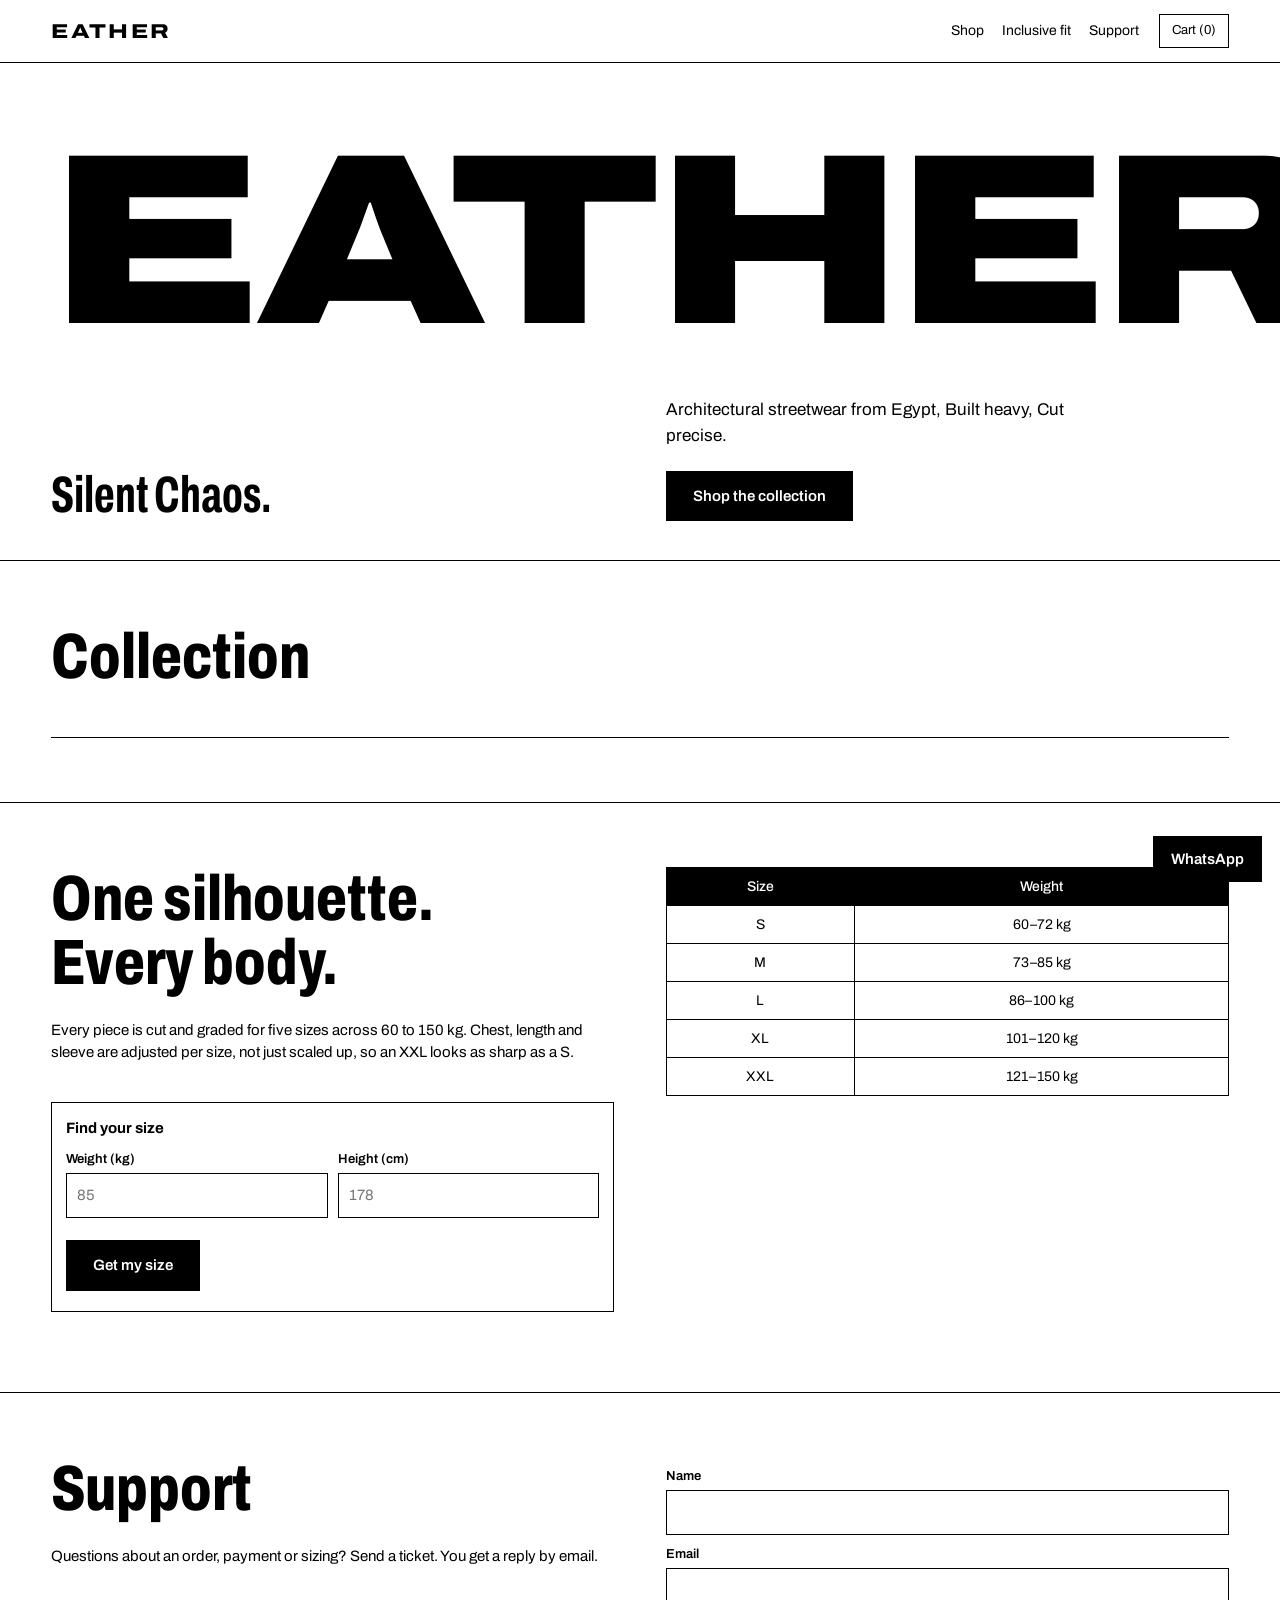
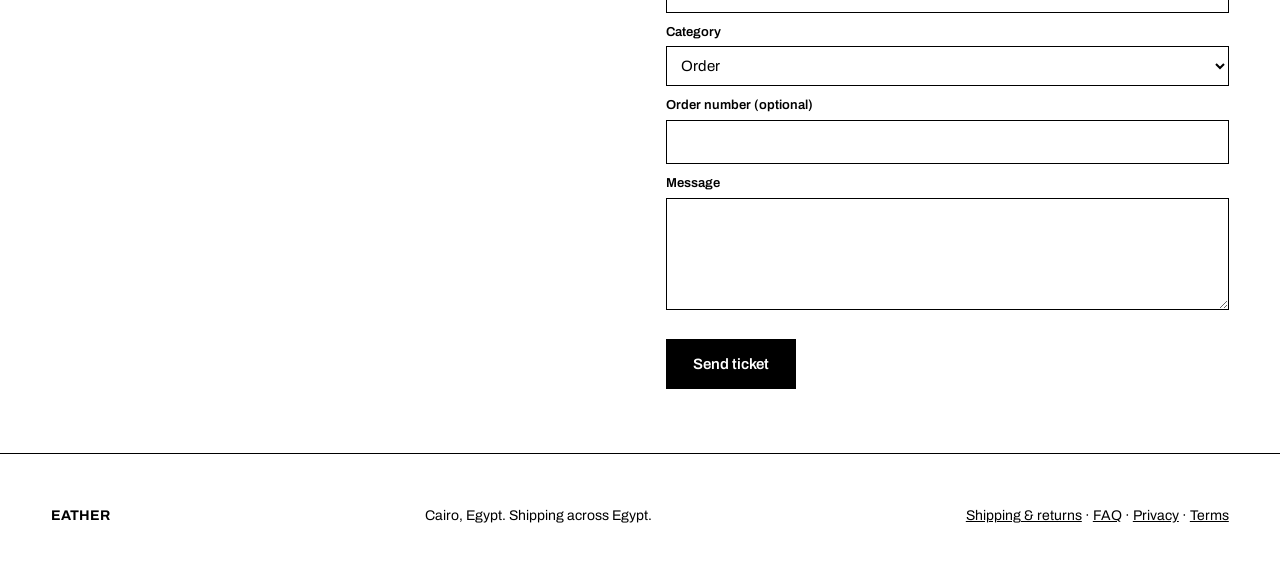
==== index.html @ 99ef7846 "Show size chart as a drop-down in the product modal Co-Authored-By: Claude Sonnet 5.5 <noreply@anthr" ====
<!DOCTYPE html>
<html lang="en"><head><meta charset="utf-8">
<meta name="viewport" content="width=device-width,initial-scale=1">
<title>EATHER — Silent Chaos</title>
<meta name="description" content="EATHER: elevated, Architectural streetwear from Egypt. Built heavy. Cut precise. ">
<meta property="og:title" content="EATHER — Silent Chaos"><meta property="og:type" content="website">
<link href="https://fonts.googleapis.com/css2?family=Archivo:wdth,wght@62..125,300..900&display=swap" rel="stylesheet">
<style>
:root{--bg:#ffffff;--ink:#000000;--g1:#000000;--g2:#d9d9d6;--w:#ffffff}
*{box-sizing:border-box;margin:0}html{scroll-behavior:smooth}
body{font:400 15px/1.5 Archivo,Arial,sans-serif;background:var(--bg);color:var(--ink)}
button,input,select,textarea{font:inherit;color:inherit}button{cursor:pointer}
a{color:inherit}
header{position:sticky;top:0;z-index:20;display:flex;align-items:center;gap:20px;padding:14px 4vw;background:var(--bg);border-bottom:1px solid var(--ink)}
.logo{font-stretch:125%;font-weight:800;letter-spacing:.12em;font-size:20px;text-decoration:none}
nav{display:flex;gap:18px;margin-left:auto}nav a{text-decoration:none;font-size:14px}
nav a:hover{text-decoration:underline}
.hb{background:none;border:1px solid var(--ink);padding:6px 12px;font-size:13px}
.hero{padding:6vw 4vw 3vw;border-bottom:1px solid var(--ink)}
.hero h1{font-stretch:125%;font-weight:900;font-size:clamp(56px,19vw,300px);line-height:.85;letter-spacing:-.02em}
.hero .row{display:grid;grid-template-columns:1fr 1fr;gap:4vw;margin-top:4vw;align-items:end}
.hero p{max-width:46ch;font-size:17px}
.hero .sl{font-stretch:62%;font-weight:700;font-size:clamp(24px,4vw,56px);line-height:1}
.btn{display:inline-block;background:var(--ink);color:var(--w);border:1px solid var(--ink);padding:13px 26px;text-decoration:none;font-weight:600}
.btn:hover{background:var(--w);color:var(--ink)}.btn.o{background:none;color:var(--ink)}.btn.o:hover{background:var(--ink);color:var(--w)}
section{padding:5vw 4vw;border-bottom:1px solid var(--ink)}
h2{font-stretch:75%;font-weight:800;font-size:clamp(30px,5vw,64px);line-height:1;margin-bottom:24px}
.filters{display:flex;gap:8px;margin-bottom:24px;flex-wrap:wrap}
.filters button{background:none;border:1px solid var(--ink);padding:7px 16px}
.filters .on{background:var(--ink);color:var(--w)}
.grid{display:grid;grid-template-columns:repeat(auto-fill,minmax(240px,1fr));gap:0;border-top:1px solid var(--ink);border-left:1px solid var(--ink)}
.card{border-right:1px solid var(--ink);border-bottom:1px solid var(--ink);padding:14px;cursor:pointer;background:none;text-align:left;border-top:0;border-left:0}
.img{aspect-ratio:4/5;background:var(--g2);display:grid;place-items:center;filter:grayscale(1);transition:filter .5s;overflow:hidden;position:relative}
.img img{width:100%;height:100%;object-fit:cover;display:block}
.img .placeholder{font-size:12px;color:var(--g1);text-align:center;padding:10px}
.card:hover .img,.card:focus-visible .img,.card.tap .img{filter:none}
.card b{display:block;margin-top:12px;font-weight:600}.card span{color:var(--g1);font-size:14px}
.inc{display:grid;grid-template-columns:1fr 1fr;gap:4vw}
table{border-collapse:collapse;width:100%;font-size:14px}th,td{border:1px solid var(--ink);padding:8px;text-align:center}th{background:var(--ink);color:var(--w);font-weight:500}
.mask{position:fixed;inset:0;background:rgba(0,0,0,.45);z-index:30;display:none}.mask.on{display:block}
.panel{position:fixed;z-index:31;background:var(--bg);overflow:auto;display:none}
.panel.on{display:block}
#cart{top:0;right:0;bottom:0;width:min(440px,100%);padding:24px;border-left:1px solid var(--ink)}
#modal{inset:4vh 4vw;border:1px solid var(--ink);padding:28px}
.x{float:right;background:none;border:1px solid var(--ink);width:36px;height:36px;font-size:18px}
.pd{display:grid;grid-template-columns:1fr 1fr;gap:28px;margin-top:20px}
.sizes{display:flex;gap:6px;flex-wrap:wrap;margin:10px 0 16px}
.sizes button{border:1px solid var(--ink);background:none;min-width:48px;padding:9px}.sizes .on{background:var(--ink);color:var(--w)}
.box{border:1px solid var(--ink);padding:14px;margin:16px 0}
label{display:block;font-size:13px;margin:10px 0 4px;font-weight:600}
input,select,textarea{width:100%;padding:10px;border:1px solid var(--ink);background:var(--w);border-radius:0}
.li{display:flex;gap:10px;justify-content:space-between;border-bottom:1px solid var(--g2);padding:10px 0;font-size:14px}
.li button{border:1px solid var(--ink);background:none;width:26px}
.row2{display:grid;grid-template-columns:1fr 1fr;gap:10px}
.note{font-size:13px;color:var(--g1);margin-top:6px}
.hide{display:none}
#wa{position:fixed;right:18px;bottom:18px;z-index:15;background:var(--ink);color:var(--w);padding:12px 18px;text-decoration:none;font-weight:600}
footer{padding:4vw;display:flex;justify-content:space-between;flex-wrap:wrap;gap:16px;font-size:14px}
#toast{position:fixed;left:50%;bottom:24px;transform:translateX(-50%);background:var(--ink);color:var(--w);padding:12px 22px;z-index:40;display:none}
:focus-visible{outline:3px solid var(--ink);outline-offset:2px}

/* إضافات الـ Gallery للصور المتعددة */
.gallery { display: flex; gap: 8px; overflow-x: auto; scroll-snap-type: x mandatory; padding-bottom: 8px; }
.gallery img { width: 100%; aspect-ratio: 4/5; object-fit: cover; flex-shrink: 0; scroll-snap-align: start; background: var(--g2); }
.gallery::-webkit-scrollbar { height: 6px; }
.gallery::-webkit-scrollbar-thumb { background: var(--ink); }
.gallery::-webkit-scrollbar-track { background: var(--g2); }

/* زرار السلة العائم المخصص للموبايل */
#floating-cart-btn { display: none; }

/* Size chart as a drop-down inside the product modal */
.sc{margin-top:18px;border-top:1px solid var(--ink);border-bottom:1px solid var(--ink)}
.sc summary{cursor:pointer;font-weight:600;padding:12px 0;list-style:none;display:flex;justify-content:space-between;align-items:center}
.sc summary::-webkit-details-marker{display:none}
.sc summary::after{content:"+";font-size:20px;line-height:1}
.sc[open] summary::after{content:"−"}
.sc table{margin:4px 0 12px;font-size:12px}
.sc th,.sc td{padding:6px 4px}
.sc .note{padding-bottom:12px}

@media(max-width:760px){
  .hero .row,.inc,.pd{grid-template-columns:1fr}
  nav,#cb,#wa{display:none!important}
  #modal{inset:0}
  #floating-cart-btn{
    position:fixed;
    right:18px;
    bottom:18px;
    z-index:25;
    display:flex;
    align-items:center;
    gap:8px;
    background:var(--ink);
    color:var(--w);
    border:1px solid var(--ink);
    padding:12px 18px;
    font-weight:700;
    font-size:13px;
    letter-spacing:.08em;
    text-transform:uppercase;
    box-shadow:0 6px 20px rgba(0,0,0,.25);
  }
  #floating-cart-btn:active{transform:scale(0.97)}
  #floating-cart-btn .badge{
    background:var(--w);
    color:var(--ink);
    padding:2px 7px;
    font-size:12px;
    font-weight:800;
    min-width:18px;
    text-align:center;
  }
}
@media(prefers-reduced-motion:reduce){*{transition:none!important}}
</style><link rel="stylesheet" href="mobile.css"></head><body>
<header><a class="logo" href="#">EATHER</a>
<nav><a href="#shop">Shop</a><a href="#fit">Inclusive fit</a><a href="#support">Support</a></nav>
<button class="hb" id="cb">Cart (0)</button></header>

<div class="hero"><h1>EATHER</h1>
<div class="row"><div class="sl">Silent Chaos.</div>
<div><p>Architectural streetwear from Egypt, Built heavy, Cut precise.</p><br><a class="btn" href="#shop">Shop the collection</a></div></div></div>

<section id="shop"><h2>Collection</h2><div class="filters" id="flt"></div><div class="grid" id="grid"></div></section>

<section id="fit"><div class="inc"><div><h2>One silhouette.<br>Every body.</h2>
<p>Every piece is cut and graded for five sizes across 60 to 150 kg. Chest, length and sleeve are adjusted per size, not just scaled up, so an XXL looks as sharp as a S.</p><br>
<div class="box"><b>Find your size</b><div class="row2"><div><label for="fw">Weight (kg)</label><input id="fw" type="number" min="40" max="200" placeholder="85"></div><div><label for="fh">Height (cm)</label><input id="fh" type="number" min="140" max="220" placeholder="178"></div></div>
<br><button class="btn" id="fgo" type="button">Get my size</button><p class="note" id="fres" aria-live="polite"></p></div></div>
<div><table><thead><tr><th>Size</th><th>Weight</th></tr></thead><tbody id="ladder"></tbody></table></div></div></section>

<section id="support"><div class="inc"><div><h2>Support</h2><p>Questions about an order, payment or sizing? Send a ticket. You get a reply by email.</p></div>
<form name="support" method="POST" data-netlify="true" netlify-honeypot="bot" id="tf">
<input type="hidden" name="form-name" value="support"><p class="hide"><input name="bot"></p>
<label for="tn">Name</label><input id="tn" name="name" required>
<label for="te">Email</label><input id="te" type="email" name="email" required>
<label for="tc">Category</label><select id="tc" name="category"><option>Order</option><option>Payment</option><option>Sizing</option><option>Return</option><option>Other</option></select>
<label for="to">Order number (optional)</label><input id="to" name="order_number">
<label for="tm">Message</label><textarea id="tm" name="message" rows="4" required></textarea><br><br>
<button class="btn" type="submit">Send ticket</button></form></div></section>

<footer><b>EATHER</b><span>Cairo, Egypt. Shipping across Egypt.</span><span><a href="shipping.html">Shipping &amp; returns</a> · <a href="faq.html">FAQ</a> · <a href="privacy.html">Privacy</a> · <a href="terms.html">Terms</a></span></footer>
<a id="wa" href="https://wa.me/201158491356" target="_blank" rel="noopener">WhatsApp</a>

<!-- زرار السلة العائم للموبايل -->
<button type="button" id="floating-cart-btn" aria-label="Open Cart">CART <span class="badge" id="float-cart-count">0</span></button>

<div class="mask" id="mask"></div>
<aside class="panel" id="cart" aria-label="Cart"><button class="x" data-close>×</button><h2 style="font-size:36px">Cart</h2><div id="items"></div><div id="sum"></div>
<form name="orders" method="POST" data-netlify="true" netlify-honeypot="bot" id="of" enctype="multipart/form-data" class="hide">
<input type="hidden" name="form-name" value="orders"><p class="hide"><input name="bot"></p>
<input type="hidden" name="order" id="oo"><input type="hidden" name="order_id" id="oi"><input type="hidden" name="subtotal" id="os"><input type="hidden" name="shipping" id="oh"><input type="hidden" name="lines" id="ol"><input type="hidden" name="total" id="ot">
<label for="n1">Full name</label><input id="n1" name="name" required>
<div class="row2"><div><label for="n2">Email</label><input id="n2" type="email" name="email" required></div><div><label for="n3">Phone / WhatsApp</label><input id="n3" name="phone" required></div></div>
<label for="n4">Address</label><textarea id="n4" name="address" rows="2" required></textarea>
<div class="row2"><div><label for="n5">City</label><input id="n5" name="city" required></div><div><label for="zn">Shipping zone</label><select id="zn" name="zone"></select></div></div>
<label for="pm">Payment method</label><select id="pm" name="payment"></select>
<div class="box hide" id="pi"><div id="pt"></div><label for="pr">Transfer reference</label><input id="pr" name="reference"><label for="ps">Screenshot of transfer</label><input id="ps" type="file" name="proof" accept="image/*"></div>
<br><button class="btn" type="submit" style="width:100%">Place order</button>
<p class="note">We confirm your order by email. Transfers are verified before shipping.</p></form>
<button class="btn" id="co" style="width:100%;margin-top:14px">Checkout</button></aside>
<div class="panel" id="modal" role="dialog" aria-modal="true"></div><div id="toast" role="status"></div>

<!-- ملف المنتجات -->
<script src="products.js"></script>

<script>
/* ===== Checkout & Payment Setup ===== */
const WA="201158491356";
const PAY={cod:{n:"Cash on delivery",egy:1,t:""},
insta:{n:"InstaPay",egy:1,t:"Send the exact total via InstaPay: <a href=\"https://ipn.eg/S/marwanqn1/instapay/3NLVzO\" target=\"_blank\" rel=\"noopener\"><b>Open InstaPay link</b></a>"},
wallet:{n:"E-wallet",egy:1,t:"Send the exact total to this wallet number: <b>01158491356</b>"},
};
const ZONES={"Cairo & Giza":{c:60},"Alexandria & Delta":{c:75},"Canal & Upper Egypt":{c:95},"Other governorates":{c:110}};
const SZ=[["S","60–72"],["M","73–85"],["L","86–100"],["XL","101–120"],["XXL","121–150"]];

/* ===== UI Engine & Media Renderer ===== */
const $=s=>document.querySelector(s),cart=[];let cat="All";
const price=u=>Math.round(u).toLocaleString()+" EGP";

// صورة الغلاف (أول صورة في المصفوفة)
const thumb=p=>`<div class="img">
  ${p.imgs && p.imgs.length ? `<img src="${p.imgs[0]}" alt="${p.n}">` : `<div class="placeholder">${p.n}</div>`}
</div>`;

// شريط الصور لما تفتح المنتج
const gallery=p=>`<div class="gallery">
  ${p.imgs ? p.imgs.map(i=>`<img src="${i}" alt="${p.n}">`).join("") : ""}
</div>`;

const rec=(w,h)=>{let i=SZ.findIndex(([,r])=>w<=+r.split("–")[1]);if(i<0)i=4;if(h>=188&&i<4)i++;return SZ[i][0]};
const CH={top:{h:["Chest","Length","Sleeve"],r:i=>[60+i*5,70+i*2,62+i*1.5],n:"Chest is half-chest, measured flat."},
hoodie:{h:["Chest","Length","Shoulder","Sleeve"],r:i=>[[58,62,66,70,75][i],[65,67,69,71,73][i],[52,54,56,59,62][i],[57,59,61,63,65][i]],n:"Chest is half-chest, measured flat."},
jacket:{h:["Chest","Length","Sleeve","Shoulder"],r:i=>[[62,66,70,74,79][i],[66,68,70,72,74][i],[58,60,62,64,66][i],[50,52,54,57,60][i]],n:"Chest is half-chest, measured flat."},
pants:{h:["Waist","Hip","Rise","Thigh","Inseam","Length","Leg opening"],r:i=>[[36,39,43,49,55][i],[58,61,65,70,75][i],[30,31,32,34,36][i],[37.5,39.5,41.5,44.5,48.5][i],[74,75,76,77,78][i],[101,103,105,108,111][i],[33,34.5,36,37.5,39][i]],n:"All pants measurements are flat (half-circumference)."}};
const chart=p=>{const c=CH[p.c=="Pants"?"pants":p.c=="Outerwear"?"jacket":p.c=="Hoodies"?"hoodie":"top"];return"<table><tr><th>Size</th><th>Weight kg</th>"+c.h.map(h=>`<th>${h} cm</th>`).join("")+"</tr>"+SZ.map(([s,r],i)=>`<tr><td>${s}</td><td>${r}</td>${c.r(i).map(v=>`<td>${v}</td>`).join("")}</tr>`).join("")+`</table><p class='note'>${c.n}</p>`};
function toast(t){const e=$("#toast");e.textContent=t;e.style.display="block";setTimeout(()=>e.style.display="none",2200)}
function grid(){const cs=["All",...new Set(P.map(p=>p.c))];$("#flt").innerHTML=cs.map(c=>`<button class="${c==cat?"on":""}" data-c="${c}">${c}</button>`).join("");
$("#grid").innerHTML=P.filter(p=>cat=="All"||p.c==cat).map(p=>`<button class="card" data-id="${p.id}">${thumb(p)}<b>${p.n}</b><span>${p.g} · ${price(p.u)}</span></button>`).join("")}
function open(id){const p=P.find(x=>x.id==id);let sz="M";
$("#modal").innerHTML=`<button class="x" data-close>×</button><div class="pd"><div>${gallery(p)}</div><div><h2 style="font-size:40px">${p.n}</h2><p>${price(p.u)} · ${p.g} · Oversized, boxy fit</p>
<label>Size</label><div class="sizes">${SZ.map(([s])=>`<button data-s="${s}" class="${s==sz?"on":""}">${s}</button>`).join("")}</div>
<div class="box"><label for="mw">Weight (kg) for size help</label><input id="mw" type="number" placeholder="85"><p class="note" id="mr"></p></div>
<button class="btn" id="add">Add to cart</button>
<details class="sc"><summary>Size chart</summary>${chart(p)}</details></div></div>`;
show("#modal");
$("#modal").onclick=e=>{const b=e.target.closest("[data-s]");if(b){sz=b.dataset.s;document.querySelectorAll("[data-s]").forEach(x=>x.classList.toggle("on",x==b))}
if(e.target.id=="add"){const k=cart.find(i=>i.id==id&&i.s==sz);k?k.q++:cart.push({id,s:sz,q:1});upd();hide();toast("Added to cart")}};
$("#mw").oninput=e=>{$("#mr").textContent=e.target.value?"We suggest size "+rec(+e.target.value,0):""}}
const total=()=>cart.reduce((a,i)=>a+P.find(p=>p.id==i.id).u*i.q,0);
const zone=()=>ZONES[$("#zn").value]||Object.values(ZONES)[0];
function upd(){const q=cart.reduce((a,i)=>a+i.q,0);$("#cb").textContent=`Cart (${q})`;
const fcb=$("#float-cart-count");if(fcb)fcb.textContent=q;
$("#items").innerHTML=cart.length?cart.map((i,x)=>{const p=P.find(p=>p.id==i.id);return`<div class="li"><span>${p.n} · ${i.s}</span><span><button data-m="${x}">−</button> ${i.q} <button data-p="${x}">+</button> ${price(p.u*i.q)}</span></div>`}).join(""):"<p>Your cart is empty.</p>";
const z=zone(),sh=cart.length?z.c:0;$("#sum").innerHTML=cart.length?`<div class="li"><span>Subtotal</span><span>${price(total())}</span></div><div class="li"><span>Shipping</span><span>${price(sh)}</span></div><div class="li"><b>Total</b><b>${price(total()+sh)}</b></div>`:"";
$("#oo").value=cart.map(i=>`${P.find(p=>p.id==i.id).n} / ${i.s} x${i.q}`).join("; ");$("#ot").value=`${total()+sh} EGP`;$("#os").value=total();$("#oh").value=sh;$("#ol").value=cart.map(i=>{const p=P.find(p=>p.id==i.id);return `${p.n}|${i.s}|${i.q}|${p.u}`}).join(";");if(!$("#oi").value)$("#oi").value="EA-"+new Date().toISOString().slice(2,10).replace(/-/g,"")+"-"+Math.floor(1000+Math.random()*9000)}
function pays(){$("#pm").innerHTML=Object.entries(PAY).filter(()=>1).map(([k,v])=>`<option value="${k}">${v.n}</option>`).join("");pm()}
function pm(){const v=PAY[$("#pm").value];$("#pi").classList.toggle("hide",!v.t);$("#pt").innerHTML=v.t;$("#pr").required=$("#ps").required=!!v.t}
function show(s){$(s).classList.add("on");$("#mask").classList.add("on")}
function hide(){document.querySelectorAll(".panel,.mask").forEach(e=>e.classList.remove("on"))}
$("#zn").innerHTML=Object.keys(ZONES).map(z=>`<option>${z}</option>`).join("");
$("#ladder").innerHTML=SZ.map(([s,r])=>`<tr><td>${s}</td><td>${r} kg</td></tr>`).join("");
$("#wa").href="https://wa.me/"+WA;
document.addEventListener("click",e=>{const t=e.target;
if(t.closest("[data-close]")||t.id=="mask")hide();
const c=t.closest("[data-c]");if(c){cat=c.dataset.c;grid()}
const d=t.closest(".card");if(d)open(d.dataset.id);
if(t.dataset.m){const i=cart[t.dataset.m];if(--i.q<1)cart.splice(t.dataset.m,1);upd()}
if(t.dataset.p){cart[t.dataset.p].q++;upd()}});
$("#cb").onclick=()=>{upd();show("#cart")};
const fb=$("#floating-cart-btn");if(fb)fb.onclick=()=>{upd();show("#cart")};
$("#co").onclick=()=>{if(!cart.length)return toast("Your cart is empty");$("#of").classList.remove("hide");$("#co").classList.add("hide");pays()};
$("#zn").onchange=()=>{pays();upd()};$("#pm").onchange=pm;
$("#fgo").onclick=()=>{const w=+$("#fw").value,h=+$("#fh").value;$("#fres").textContent=w?`Your size: ${rec(w,h)}. Fit: oversized as designed. Go one size down for a closer fit.`:"Enter your weight."};
const send=(f,ok)=>f.addEventListener("submit",async e=>{e.preventDefault();const b=f.querySelector("button[type=submit]");b.disabled=true;
try{const d={};new FormData(f).forEach((v,k)=>{if(!(v instanceof File))d[k]=v});
const fl=f.querySelector("input[type=file]");
if(fl&&fl.files[0]){const x=fl.files[0];if(x.size>3e6)throw"big";d.file={name:x.name,data:await new Promise(r=>{const o=new FileReader();o.onload=()=>r(o.result.split(",")[1]);o.readAsDataURL(x)})}}
const r=await fetch("/api/send",{method:"POST",headers:{"Content-Type":"application/json"},body:JSON.stringify(d)});
if(!r.ok)throw 0;f.reset();ok(d)}catch(x){toast(x=="big"?"Screenshot too large (max 3 MB).":"Could not send. Please try again or use WhatsApp.")}b.disabled=false});
send($("#of"),d=>{const m=PAY[d.payment]||{n:""},ref=d.reference?" (ref: "+d.reference+")":"";
const L={cod:`I chose Cash on Delivery. I will pay ${d.total} when I receive the order.`,insta:`I paid ${d.total} via InstaPay${ref}. I attached the transfer screenshot to my order.`,wallet:`I paid ${d.total} via e-wallet${ref}. I attached the transfer screenshot to my order.`};
const msg=`Hello EATHER, I just placed an order.\n\nOrder: ${d.order_id}\nName: ${d.name}\nPhone: ${d.phone}\nCity: ${d.city}\nItems: ${d.order}\nPayment: ${m.n}\n${L[d.payment]||""}\n\nPlease confirm my order. Thank you!`;
const url="https://wa.me/"+WA+"?text="+encodeURIComponent(msg);
cart.length=0;$("#oi").value="";upd();hide();$("#of").classList.add("hide");$("#co").classList.remove("hide");
$("#modal").innerHTML=`<button class="x" data-close>×</button><h2>Order received</h2><p>Last step: send us the confirmation message on WhatsApp so we can confirm your order.</p><br><a class="btn" href="${url}" target="_blank" rel="noopener">Confirm on WhatsApp</a>`;
show("#modal");window.open(url,"_blank")});
send($("#tf"),()=>toast("Ticket sent. We will reply by email."));
grid();upd();
</script>
<script src="promo.js"></script>

<!-- Vercel Speed Insights (تهيئة لصفحات HTML الثابتة) -->
<script>
  window.si = window.si || function () { (window.siq = window.siq || []).push(arguments); };
</script>
<script defer src="/_vercel/speed-insights/script.js"></script>
</body>
</html>
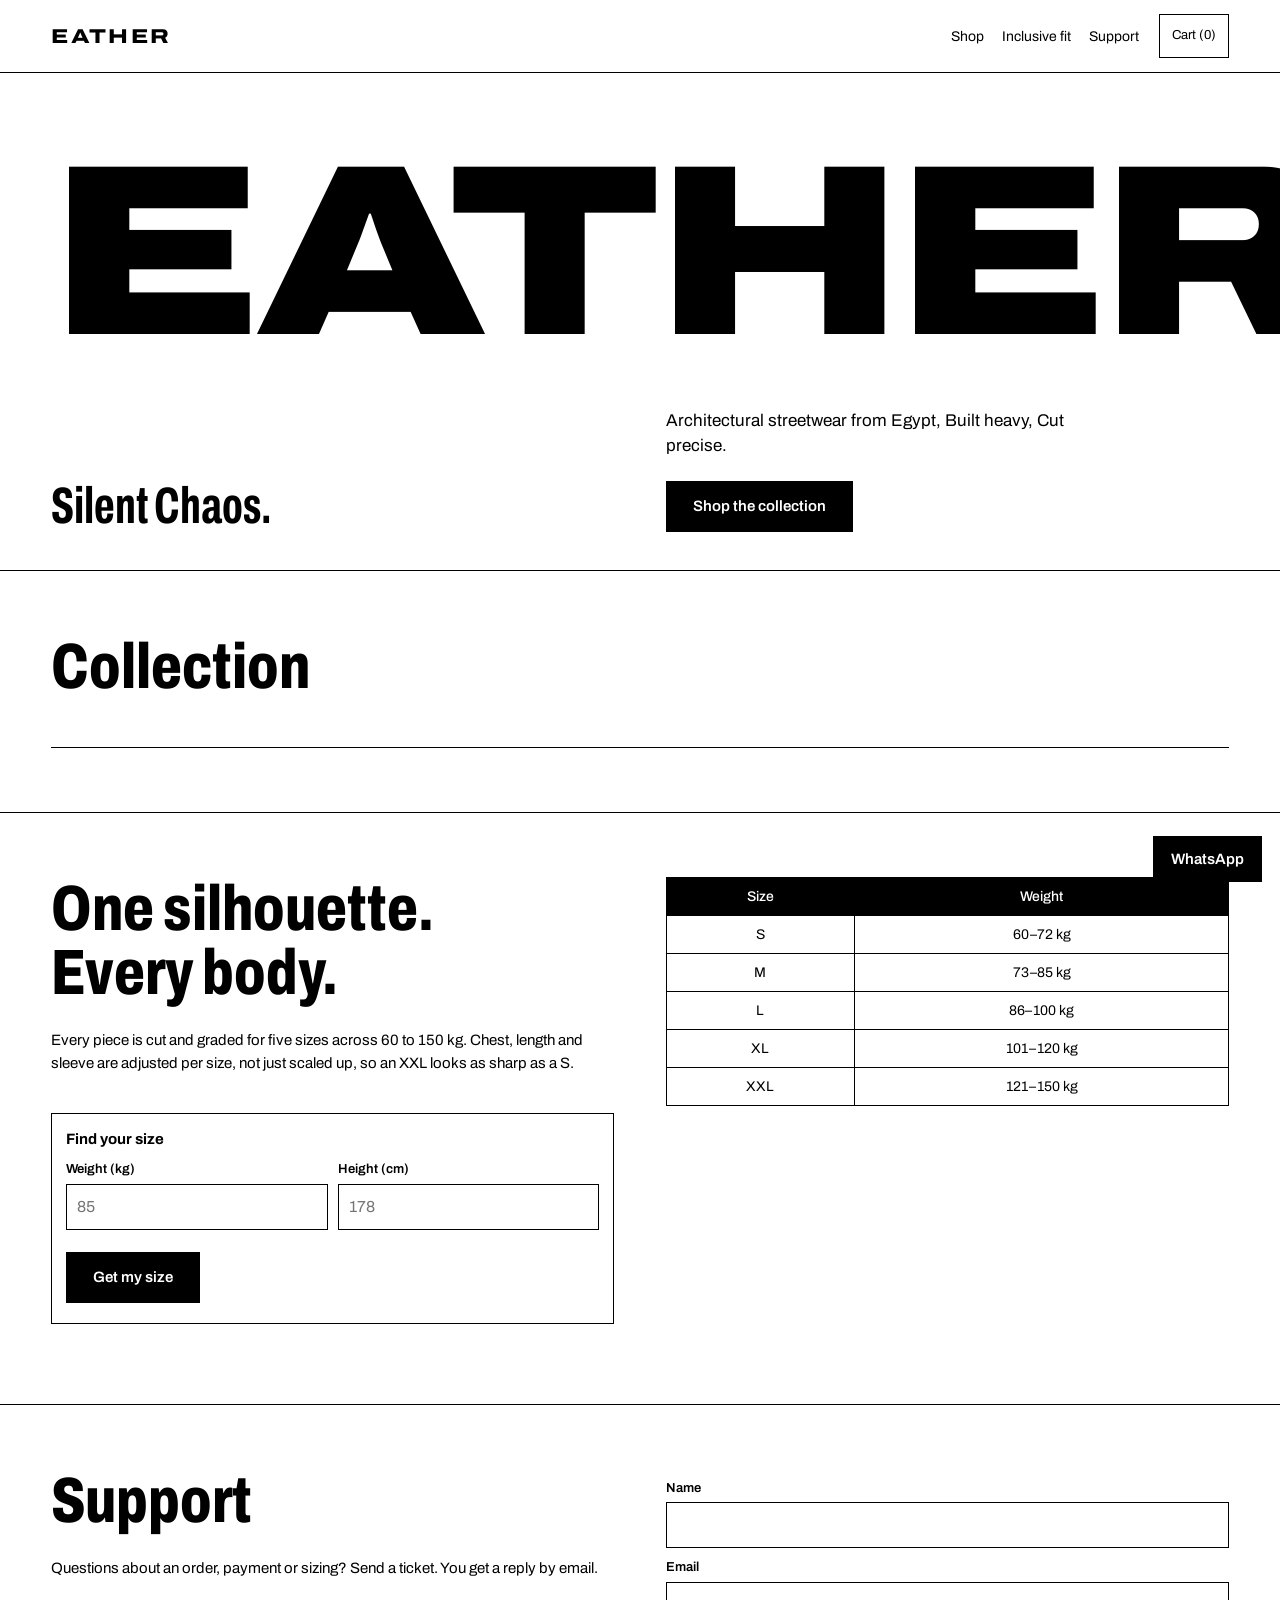
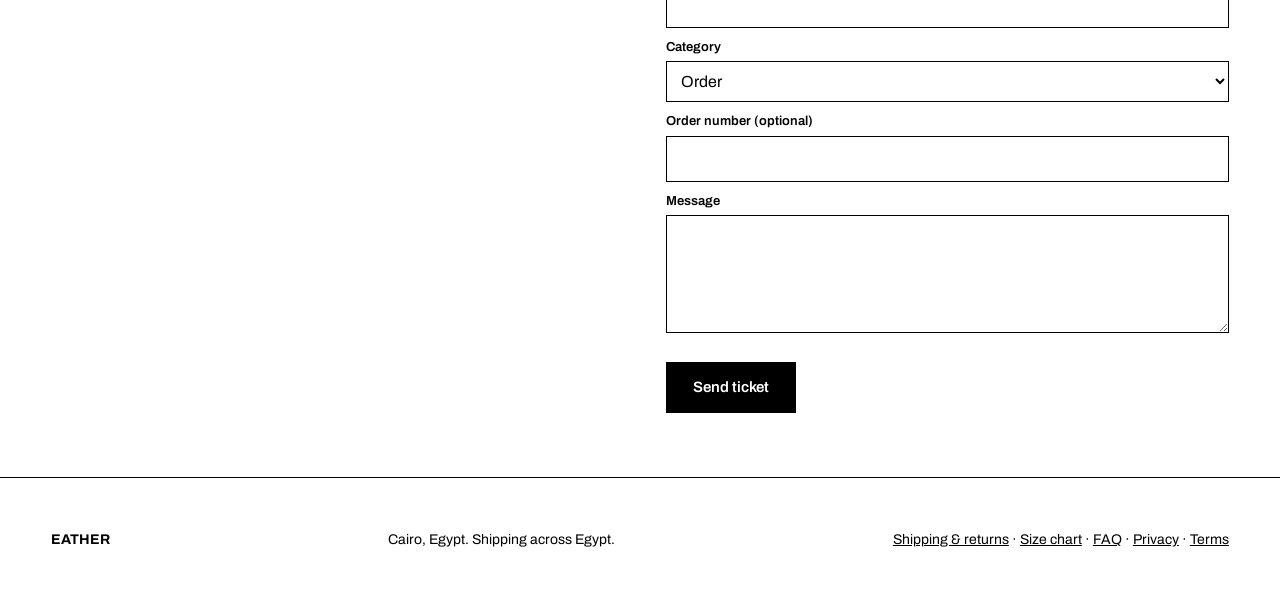
==== commit 564b3961: "Add size chart page, compact add-to-cart button, smaller close button Co-Authored-By: Claude Sonnet " ====
--- a/index.html
+++ b/index.html
@@ -42,7 +42,9 @@
 .panel.on{display:block}
 #cart{top:0;right:0;bottom:0;width:min(440px,100%);padding:24px;border-left:1px solid var(--ink)}
 #modal{inset:4vh 4vw;border:1px solid var(--ink);padding:28px}
-.x{float:right;background:none;border:1px solid var(--ink);width:36px;height:36px;font-size:18px}
+.x{float:right;background:var(--w);border:1px solid var(--ink);width:36px;height:36px;font-size:18px}
+#modal .x{position:absolute;top:12px;right:12px;z-index:5;float:none}
+#modal{position:fixed}
 .pd{display:grid;grid-template-columns:1fr 1fr;gap:28px;margin-top:20px}
 .sizes{display:flex;gap:6px;flex-wrap:wrap;margin:10px 0 16px}
 .sizes button{border:1px solid var(--ink);background:none;min-width:48px;padding:9px}.sizes .on{background:var(--ink);color:var(--w)}
@@ -60,7 +62,7 @@
 :focus-visible{outline:3px solid var(--ink);outline-offset:2px}
 
 /* إضافات الـ Gallery للصور المتعددة */
-.gallery { display: flex; gap: 8px; overflow-x: auto; scroll-snap-type: x mandatory; padding-bottom: 8px; }
+.gallery { display: flex; gap: 8px; overflow-x: auto; scroll-snap-type: x mandatory; padding-bottom: 8px; max-width: 100%; }
 .gallery img { width: 100%; aspect-ratio: 4/5; object-fit: cover; flex-shrink: 0; scroll-snap-align: start; background: var(--g2); }
 .gallery::-webkit-scrollbar { height: 6px; }
 .gallery::-webkit-scrollbar-thumb { background: var(--ink); }
@@ -140,7 +142,7 @@
 <label for="tm">Message</label><textarea id="tm" name="message" rows="4" required></textarea><br><br>
 <button class="btn" type="submit">Send ticket</button></form></div></section>
 
-<footer><b>EATHER</b><span>Cairo, Egypt. Shipping across Egypt.</span><span><a href="shipping.html">Shipping &amp; returns</a> · <a href="faq.html">FAQ</a> · <a href="privacy.html">Privacy</a> · <a href="terms.html">Terms</a></span></footer>
+<footer><b>EATHER</b><span>Cairo, Egypt. Shipping across Egypt.</span><span><a href="shipping.html">Shipping &amp; returns</a> · <a href="size-chart.html">Size chart</a> · <a href="faq.html">FAQ</a> · <a href="privacy.html">Privacy</a> · <a href="terms.html">Terms</a></span></footer>
 <a id="wa" href="https://wa.me/201158491356" target="_blank" rel="noopener">WhatsApp</a>
 
 <!-- زرار السلة العائم للموبايل -->
--- a/mobile.css
+++ b/mobile.css
@@ -0,0 +1,72 @@
+/* EATHER mobile layer */
+html,body{overflow-x:hidden;-webkit-text-size-adjust:100%}
+*{-webkit-tap-highlight-color:transparent}
+input,select,textarea{font-size:16px}            /* stops iPhone zoom when typing */
+button,.btn{min-height:44px}
+.x{width:32px;height:32px;font-size:16px;line-height:1;padding:0;font-weight:400}
+
+/* زرار السلة العائم مخفي تماماً على أجهزة الكمبيوتر */
+#floating-cart-btn { display: none; }
+
+@media(max-width:760px){
+  header{flex-wrap:wrap;gap:8px 12px;padding:10px 4vw}
+  nav{display:flex!important;order:3;width:100%;margin:0;border-top:1px solid var(--ink);padding-top:6px}
+  nav a{flex:1;text-align:center;padding:8px 0;font-size:14px}
+  
+  /* إخفاء زرار الكارت القديم من الهيدر وإخفاء الواتساب في الموبايل فقط */
+  #cb{display:none!important}
+  #wa{display:none!important}
+
+  /* زرار السلة العائم للموبايل بديل الواتساب */
+  #floating-cart-btn{
+    display:flex!important;
+    position:fixed;
+    right:16px;
+    bottom:calc(16px + env(safe-area-inset-bottom));
+    z-index:25;
+    align-items:center;
+    gap:8px;
+    background:var(--ink);
+    color:var(--w);
+    border:1px solid var(--ink);
+    padding:12px 18px;
+    font-weight:700;
+    font-size:13px;
+    letter-spacing:.08em;
+    text-transform:uppercase;
+    box-shadow:0 6px 20px rgba(0,0,0,.25);
+  }
+  #floating-cart-btn:active{transform:scale(0.97)}
+  #floating-cart-btn .badge{
+    background:var(--w);
+    color:var(--ink);
+    padding:2px 7px;
+    font-size:12px;
+    font-weight:800;
+    min-width:18px;
+    text-align:center;
+  }
+
+  .hero{padding:8vw 4vw 7vw}
+  .hero h1{font-size:21vw}
+  .hero .sl{font-size:34px}
+  .hero p{font-size:16px}
+  .btn{display:block;width:100%;text-align:center}
+  section{padding:11vw 4vw}
+  h2{font-size:34px}
+  .grid{grid-template-columns:1fr 1fr}
+  .card{padding:8px}.card b{font-size:14px}.card span{font-size:12px}
+  .filters{flex-wrap:nowrap;overflow-x:auto;margin-right:-4vw;padding:0 4vw 6px 0}
+  .filters button{white-space:nowrap;min-height:40px}
+  #cart{width:100%;border-left:0;padding:18px 4vw calc(24px + env(safe-area-inset-bottom))}
+  #of .row2{grid-template-columns:1fr}
+  #modal{inset:0;border:0;padding:14px 4vw calc(96px + env(safe-area-inset-bottom))}
+  .gallery{margin:0 -4vw;padding:0 4vw 8px}
+  .gallery img{width:88%}
+  .sizes button{min-width:52px;min-height:48px;font-size:16px}
+  #modal table{display:block;overflow-x:auto;white-space:nowrap;font-size:13px}
+  #add{position:fixed;left:50%;transform:translateX(-50%);bottom:calc(14px + env(safe-area-inset-bottom));z-index:35;width:calc(100% - 8vw);max-width:340px;padding:13px 16px;border:1px solid var(--ink);font-size:13px;font-weight:700;letter-spacing:.1em;text-transform:uppercase;box-shadow:0 6px 18px rgba(0,0,0,.2)}
+  .inc{gap:10vw}
+  footer{flex-direction:column}
+  #toast{bottom:84px;max-width:90vw;text-align:center}
+}
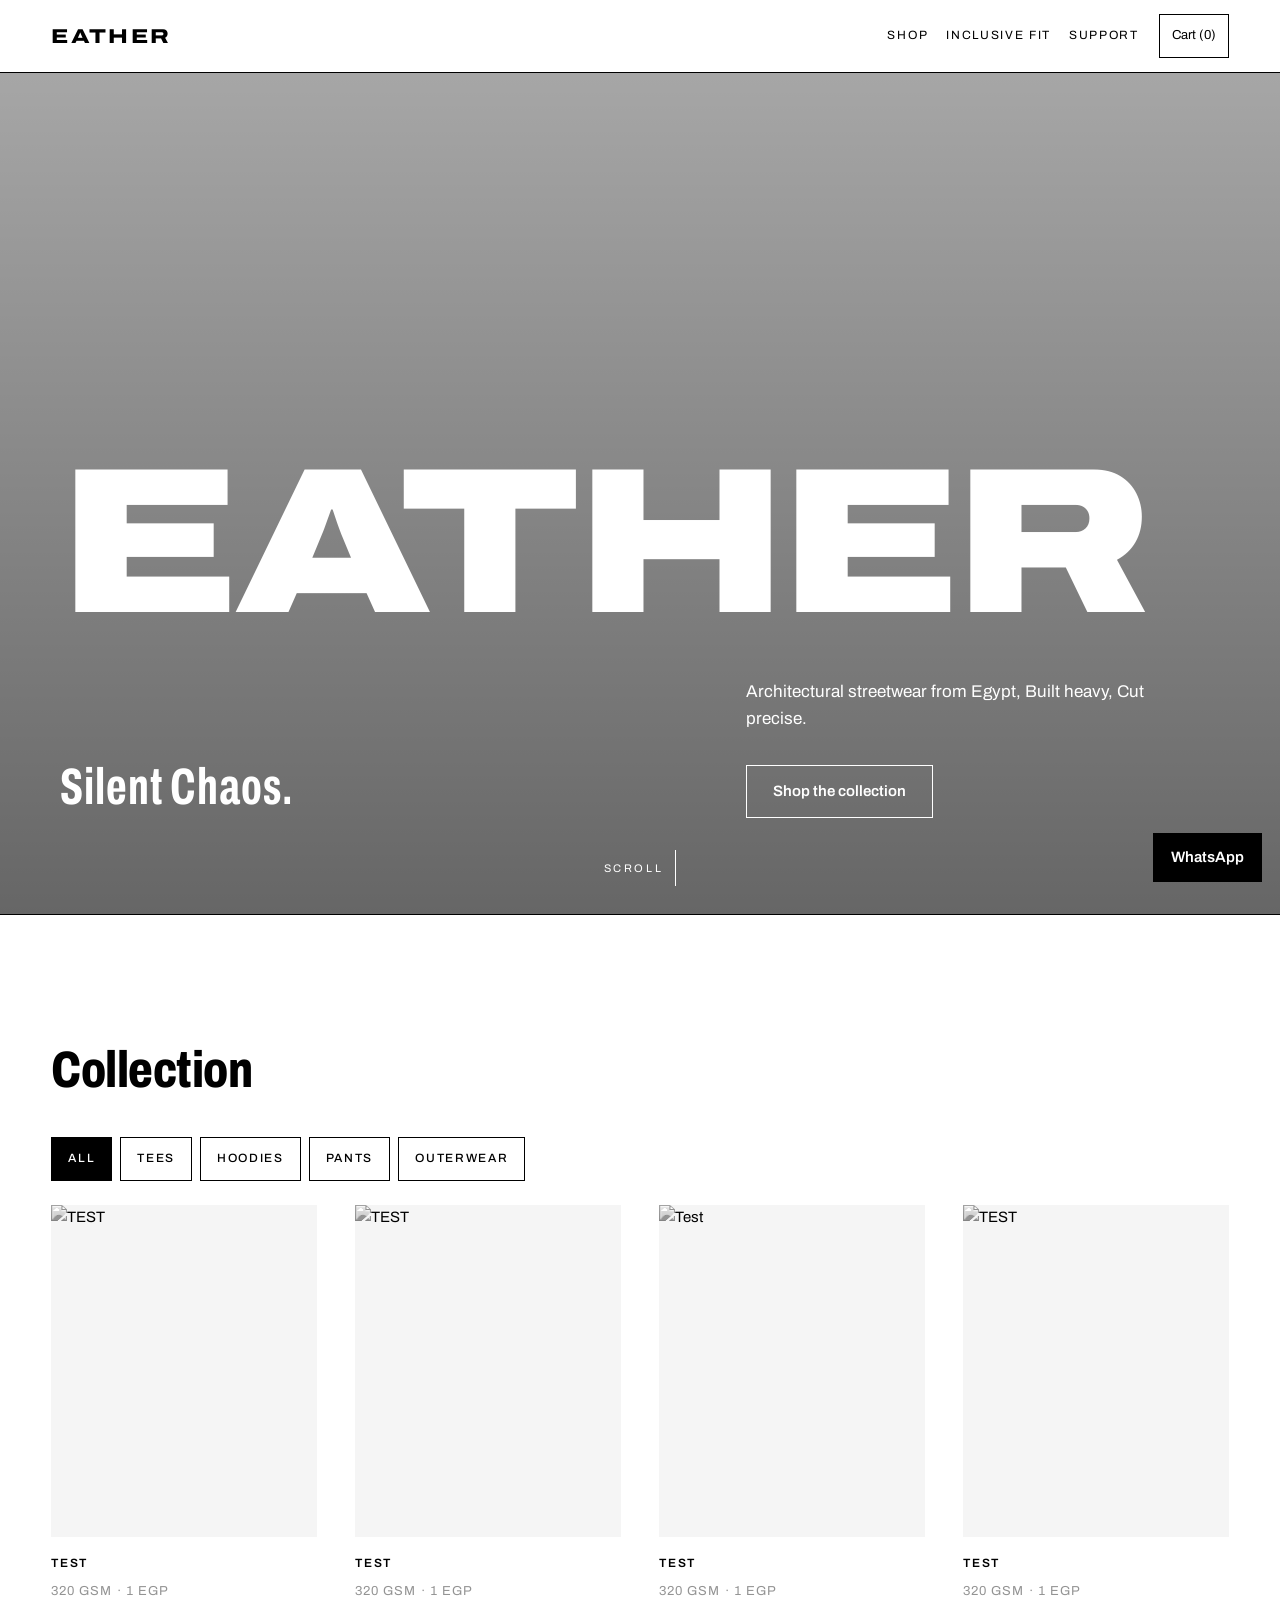
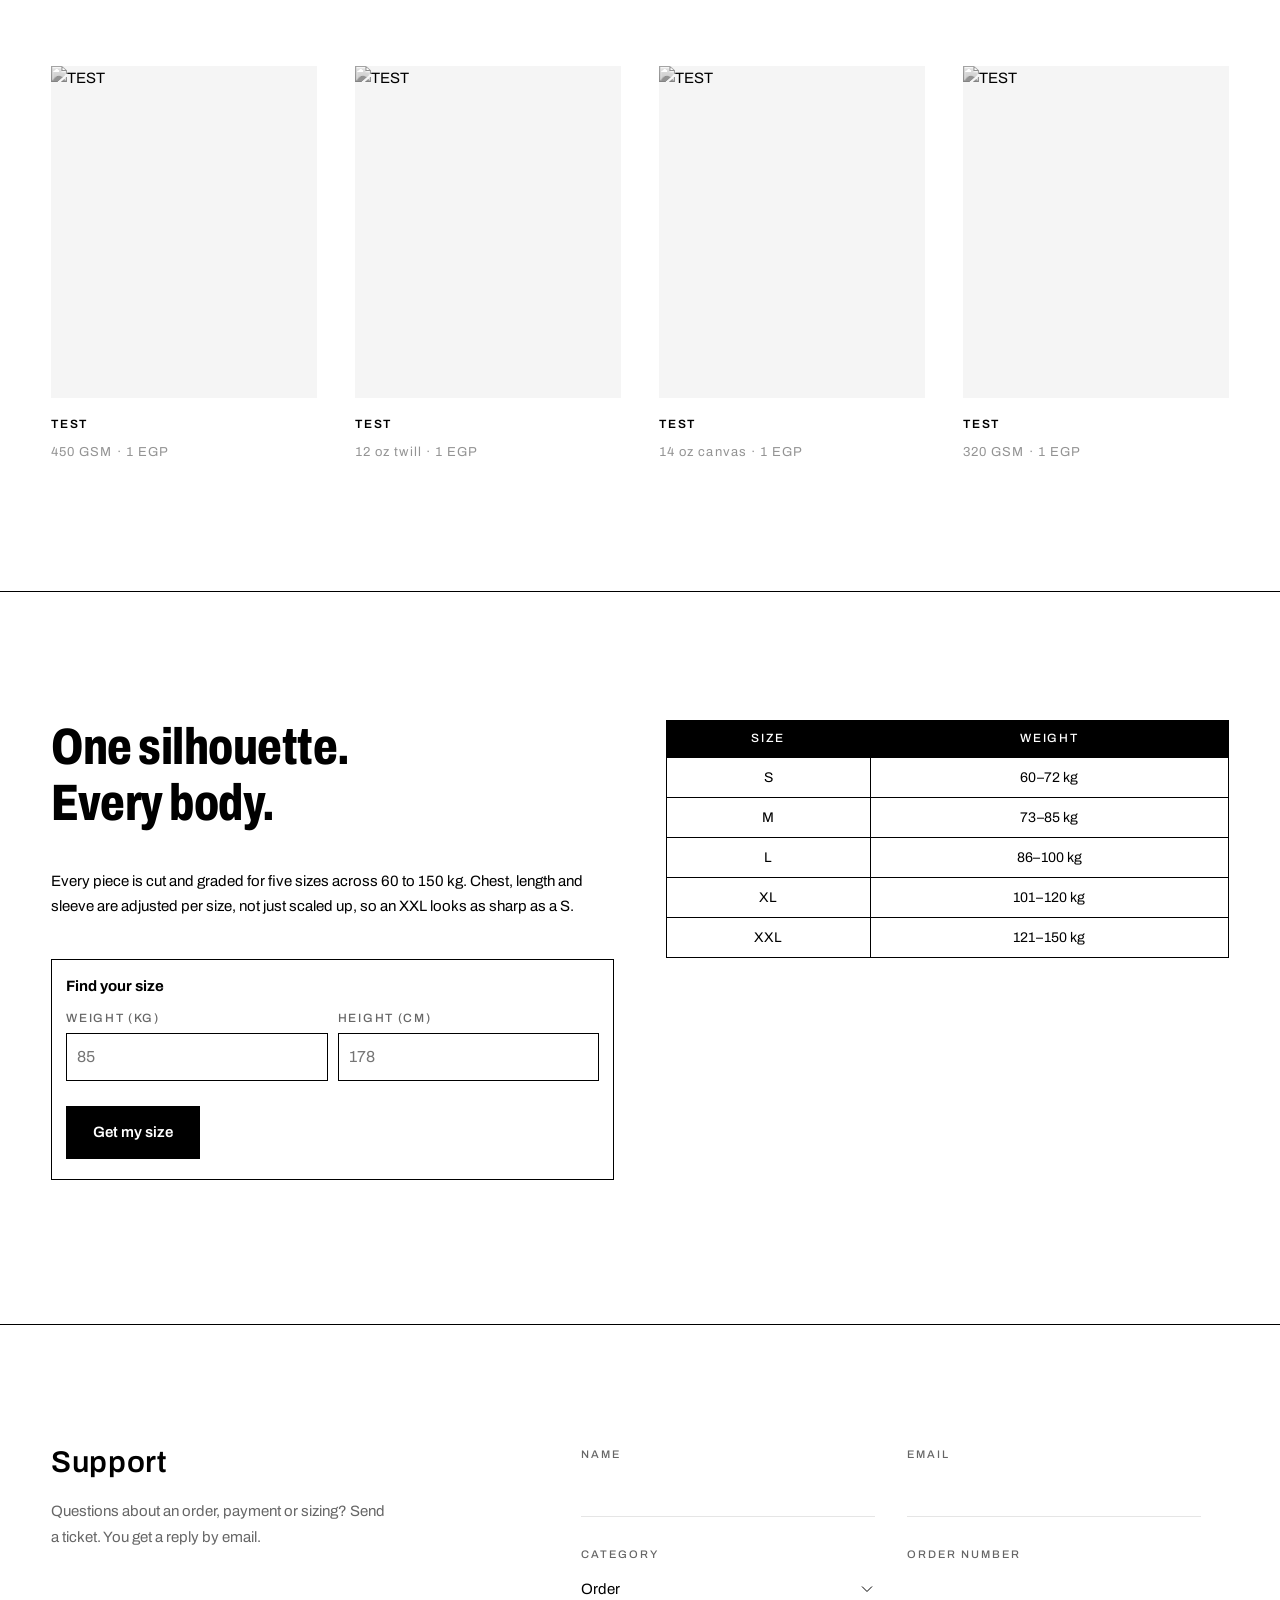
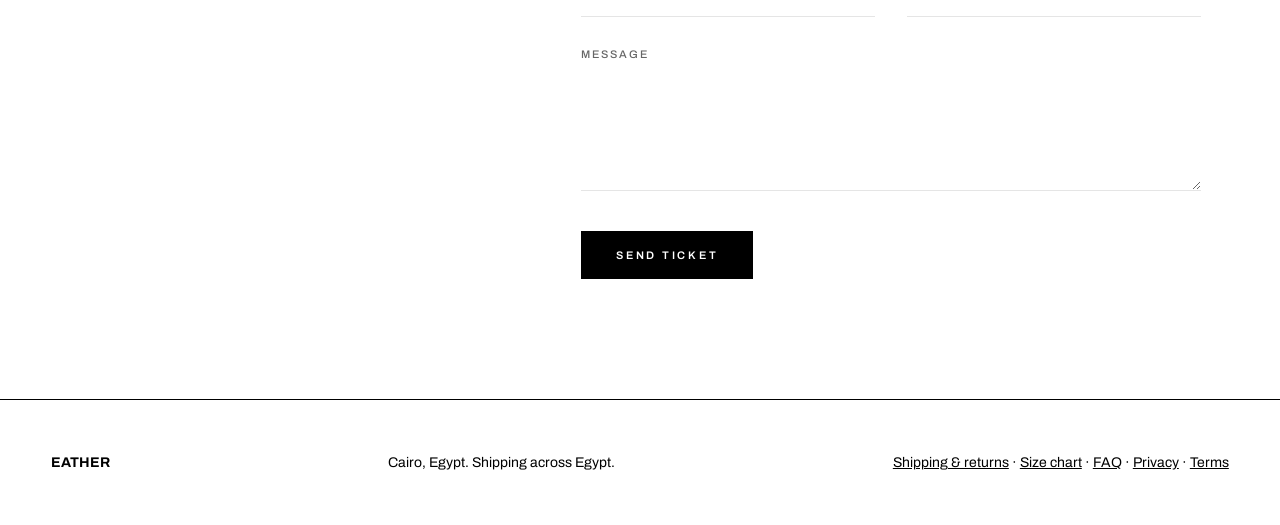
==== commit 5e73b2db: "Update print statement from 'Hello' to 'Goodbye'" ====
--- a/index.html
+++ b/index.html
@@ -6,7 +6,7 @@
 <meta property="og:title" content="EATHER — Silent Chaos"><meta property="og:type" content="website">
 <link href="https://fonts.googleapis.com/css2?family=Archivo:wdth,wght@62..125,300..900&display=swap" rel="stylesheet">
 <style>
-:root{--bg:#ffffff;--ink:#000000;--g1:#000000;--g2:#d9d9d6;--w:#ffffff}
+:root{--bg:#FFFFFF;--ink:#000000;--g1:#666666;--g2:#E5E5E5;--w:#FFFFFF;--ac:#000000}
 *{box-sizing:border-box;margin:0}html{scroll-behavior:smooth}
 body{font:400 15px/1.5 Archivo,Arial,sans-serif;background:var(--bg);color:var(--ink)}
 button,input,select,textarea{font:inherit;color:inherit}button{cursor:pointer}
@@ -14,38 +14,62 @@
 header{position:sticky;top:0;z-index:20;display:flex;align-items:center;gap:20px;padding:14px 4vw;background:var(--bg);border-bottom:1px solid var(--ink)}
 .logo{font-stretch:125%;font-weight:800;letter-spacing:.12em;font-size:20px;text-decoration:none}
 nav{display:flex;gap:18px;margin-left:auto}nav a{text-decoration:none;font-size:14px}
-nav a:hover{text-decoration:underline}
+nav a:hover{text-decoration:underline;color:var(--ac)}
 .hb{background:none;border:1px solid var(--ink);padding:6px 12px;font-size:13px}
-.hero{padding:6vw 4vw 3vw;border-bottom:1px solid var(--ink)}
-.hero h1{font-stretch:125%;font-weight:900;font-size:clamp(56px,19vw,300px);line-height:.85;letter-spacing:-.02em}
+.hero{padding:6vw 60px 3vw;border-bottom:1px solid var(--ink)}
+.hero h1{font-stretch:125%;font-weight:900;font-size:clamp(32px,calc((100vw - 120px)/5.6),280px);line-height:1;padding-top:.08em;letter-spacing:-.02em;white-space:nowrap}
 .hero .row{display:grid;grid-template-columns:1fr 1fr;gap:4vw;margin-top:4vw;align-items:end}
 .hero p{max-width:46ch;font-size:17px}
+.hero{background:linear-gradient(rgba(0,0,0,.35),rgba(0,0,0,.6)),url(-/asset/01a20f89-09e9-7ac2-a239-4afc06d8faf9/bbda056fabf97004a2c250d1431cedbe) center/cover no-repeat;color:#fff}
 .hero .sl{font-stretch:62%;font-weight:700;font-size:clamp(24px,4vw,56px);line-height:1}
+@media(max-width:700px){.hero{background-position:center,40% center}}.hero .btn{background:none;color:#fff;border-color:#fff}.hero .btn:hover{background:#fff;color:#000}.hero .cue{color:#fff}.hero .cue i{background:#fff;border-color:#fff}
 .btn{display:inline-block;background:var(--ink);color:var(--w);border:1px solid var(--ink);padding:13px 26px;text-decoration:none;font-weight:600}
-.btn:hover{background:var(--w);color:var(--ink)}.btn.o{background:none;color:var(--ink)}.btn.o:hover{background:var(--ink);color:var(--w)}
+.btn:hover{background:var(--w);border-color:var(--ink);color:var(--ink)}.btn.o{background:none;color:var(--ink)}.btn.o:hover{background:var(--ink);color:var(--w)}
 section{padding:5vw 4vw;border-bottom:1px solid var(--ink)}
 h2{font-stretch:75%;font-weight:800;font-size:clamp(30px,5vw,64px);line-height:1;margin-bottom:24px}
 .filters{display:flex;gap:8px;margin-bottom:24px;flex-wrap:wrap}
 .filters button{background:none;border:1px solid var(--ink);padding:7px 16px}
 .filters .on{background:var(--ink);color:var(--w)}
-.grid{display:grid;grid-template-columns:repeat(auto-fill,minmax(240px,1fr));gap:0;border-top:1px solid var(--ink);border-left:1px solid var(--ink)}
-.card{border-right:1px solid var(--ink);border-bottom:1px solid var(--ink);padding:14px;cursor:pointer;background:none;text-align:left;border-top:0;border-left:0}
-.img{aspect-ratio:4/5;background:var(--g2);display:grid;place-items:center;filter:grayscale(1);transition:filter .5s;overflow:hidden;position:relative}
-.img img{width:100%;height:100%;object-fit:cover;display:block}
+.grid{display:grid;grid-template-columns:repeat(4,minmax(0,1fr));column-gap:clamp(20px,3vw,44px);row-gap:clamp(44px,5vw,68px);border:0}
+@media(max-width:1100px){.grid{grid-template-columns:repeat(3,minmax(0,1fr))}}
+@media(max-width:760px){.grid{grid-template-columns:repeat(2,minmax(0,1fr));column-gap:16px;row-gap:40px}}
+.card{border:0;outline:0;padding:0;cursor:pointer;background:none;text-align:left;position:relative;min-width:0;font:inherit;color:inherit;transition:transform .35s cubic-bezier(.2,.7,.2,1),opacity .35s ease;-webkit-tap-highlight-color:transparent}
+.card:hover{box-shadow:none}
+.card:active{opacity:.85;transition-duration:.1s}
+.card:focus-visible{outline:1px solid var(--ink);outline-offset:6px}
+.img{aspect-ratio:4/5;background:#F5F5F5;display:grid;place-items:center;filter:grayscale(1);transition:filter .5s;overflow:hidden;position:relative}
+.img img{width:100%;height:100%;object-fit:cover;display:block;transition:transform 1.2s cubic-bezier(.2,.7,.2,1),opacity .8s ease}
+.img img.alt{position:absolute;inset:0;opacity:0}
+.card:hover .img img,.card:focus-visible .img img{transform:scale(1.035)}
+.card:hover .img img.alt,.card:focus-visible .img img.alt{opacity:1}
 .img .placeholder{font-size:12px;color:var(--g1);text-align:center;padding:10px}
 .card:hover .img,.card:focus-visible .img,.card.tap .img{filter:none}
-.card b{display:block;margin-top:12px;font-weight:600}.card span{color:var(--g1);font-size:14px}
+.card b{display:block;margin-top:18px;font-weight:600;font-size:12px;letter-spacing:.14em;text-transform:uppercase;line-height:1.4;background:linear-gradient(currentColor,currentColor) 0 100%/0 1px no-repeat;transition:background-size .5s cubic-bezier(.2,.7,.2,1);width:fit-content;padding-bottom:3px}.card:hover b,.card:focus-visible b{background-size:100% 1px}.card span{display:block;margin-top:6px;text-align:left;color:var(--g1);font-size:13px;letter-spacing:.04em;opacity:.7;font-variant-numeric:tabular-nums}
+@media (prefers-reduced-motion:reduce){.card,.img img{transition:none}.card:hover,.card:active{transform:none}.card:hover .img img{transform:none}}
 .inc{display:grid;grid-template-columns:1fr 1fr;gap:4vw}
 table{border-collapse:collapse;width:100%;font-size:14px}th,td{border:1px solid var(--ink);padding:8px;text-align:center}th{background:var(--ink);color:var(--w);font-weight:500}
-.mask{position:fixed;inset:0;background:rgba(0,0,0,.45);z-index:30;display:none}.mask.on{display:block}
+.mask{position:fixed;top:0;left:0;width:100vw;height:100vh;height:100dvh;background:rgba(0,0,0,.55);z-index:30;display:none}.mask.on{display:block;animation:fi .25s ease}
+body.lock{overflow:hidden}
+@keyframes fi{from{opacity:0}to{opacity:1}}@keyframes pu{from{opacity:0;transform:translateY(14px) scale(.985)}to{opacity:1;transform:none}}
 .panel{position:fixed;z-index:31;background:var(--bg);overflow:auto;display:none}
 .panel.on{display:block}
 #cart{top:0;right:0;bottom:0;width:min(440px,100%);padding:24px;border-left:1px solid var(--ink)}
 #modal{inset:4vh 4vw;border:1px solid var(--ink);padding:28px}
 .x{float:right;background:var(--w);border:1px solid var(--ink);width:36px;height:36px;font-size:18px}
 #modal .x{position:absolute;top:12px;right:12px;z-index:5;float:none}
-#modal{position:fixed}
-.pd{display:grid;grid-template-columns:1fr 1fr;gap:28px;margin-top:20px}
+#modal.panel{background:var(--w);position:fixed;inset:0;margin:auto;width:min(1020px,92vw);height:fit-content;max-height:min(90vh,820px);padding:40px;overflow:auto;box-shadow:0 30px 80px -20px rgba(0,0,0,.5)}
+#modal.panel.on{animation:pu .3s cubic-bezier(.2,.7,.2,1)}
+#modal .x{top:14px;right:14px;width:40px;height:40px;display:grid;place-items:center;cursor:pointer;line-height:1}
+#modal .x:hover{background:var(--ink);color:var(--w)}
+.pd{display:grid;grid-template-columns:minmax(0,1.05fr) minmax(0,1fr);gap:44px;margin-top:0;align-items:start}
+.pg .main{aspect-ratio:4/5;background:var(--g2);overflow:hidden}.pg .main img{width:100%;height:100%;object-fit:cover;display:block}
+.pg .th{display:flex;gap:8px;margin-top:8px;overflow-x:auto}.pg .th button{flex:0 0 64px;aspect-ratio:4/5;padding:0;border:1px solid var(--g2);background:none;opacity:.6;cursor:pointer}.pg .th button.on{border-color:var(--ink);opacity:1}.pg .th img{width:100%;height:100%;object-fit:cover;display:block}
+.pi h2{font-size:34px!important;line-height:1.1;letter-spacing:.04em;text-transform:uppercase;padding-right:48px}
+.pi .pr{font-size:24px;font-weight:600;margin:12px 0 4px;font-variant-numeric:tabular-nums}.pi .sp{color:var(--g1);font-size:13px;letter-spacing:.04em;margin:0 0 22px}
+.pi .sizes{gap:8px}.pi .sizes button{min-width:52px;height:48px;padding:0;cursor:pointer;transition:background .15s,color .15s}.pi .sizes button:hover{background:var(--g2)}.pi .sizes .on,.pi .sizes .on:hover{background:var(--ac);border-color:var(--ac);color:var(--w)}
+.pi .box{border:0;border-top:1px solid var(--g2);padding:14px 0 0;margin:8px 0 20px}.pi .box input{max-width:140px;padding:8px 10px}
+.pi .btn{display:block;width:100%;text-align:center;box-sizing:border-box}
+@media (prefers-reduced-motion:reduce){#modal.panel.on,.mask.on{animation:none}}
 .sizes{display:flex;gap:6px;flex-wrap:wrap;margin:10px 0 16px}
 .sizes button{border:1px solid var(--ink);background:none;min-width:48px;padding:9px}.sizes .on{background:var(--ink);color:var(--w)}
 .box{border:1px solid var(--ink);padding:14px;margin:16px 0}
@@ -59,7 +83,7 @@
 #wa{position:fixed;right:18px;bottom:18px;z-index:15;background:var(--ink);color:var(--w);padding:12px 18px;text-decoration:none;font-weight:600}
 footer{padding:4vw;display:flex;justify-content:space-between;flex-wrap:wrap;gap:16px;font-size:14px}
 #toast{position:fixed;left:50%;bottom:24px;transform:translateX(-50%);background:var(--ink);color:var(--w);padding:12px 22px;z-index:40;display:none}
-:focus-visible{outline:3px solid var(--ink);outline-offset:2px}
+:focus-visible{outline:3px solid var(--ac);outline-offset:2px}
 
 /* إضافات الـ Gallery للصور المتعددة */
 .gallery { display: flex; gap: 8px; overflow-x: auto; scroll-snap-type: x mandatory; padding-bottom: 8px; max-width: 100%; }
@@ -82,9 +106,13 @@
 .sc .note{padding-bottom:12px}
 
 @media(max-width:760px){
+  .hero{padding-left:20px;padding-right:20px}
+  .hero h1{font-size:calc((100vw - 40px)/5.6)}
   .hero .row,.inc,.pd{grid-template-columns:1fr}
   nav,#cb,#wa{display:none!important}
-  #modal{inset:0}
+  #modal.panel{width:100vw;height:100dvh;max-height:none;padding:16px 4vw calc(96px + env(safe-area-inset-bottom))}
+  .pd{grid-template-columns:1fr;gap:20px;margin-top:36px}
+  .pi h2{font-size:28px!important}
   #floating-cart-btn{
     position:fixed;
     right:18px;
@@ -115,14 +143,138 @@
   }
 }
 @media(prefers-reduced-motion:reduce){*{transition:none!important}}
-</style><link rel="stylesheet" href="mobile.css"></head><body>
+</style><link rel="stylesheet" href="mobile.css">
+<script>document.documentElement.classList.add('js')</script>
+<style id="premium">
+:root{--hh:58px}
+html{scroll-behavior:smooth;scroll-padding-top:var(--hh)}
+body{line-height:1.65}
+p{max-width:62ch}
+.hero{min-height:calc(100vh - var(--hh));min-height:calc(100svh - var(--hh));display:flex;flex-direction:column;justify-content:space-between;gap:32px;padding:clamp(40px,6vw,88px) 60px 28px}
+.hero h1{margin-top:auto}
+.hero .row{margin-top:0;align-items:end;gap:clamp(24px,4vw,64px)}
+.hero .sl{font-size:clamp(28px,4vw,56px);line-height:1.2;letter-spacing:.02em;padding-top:.1em;white-space:nowrap}
+.hero p{line-height:1.6}
+.hero .btn{margin-top:8px}
+.cue{display:flex;align-items:center;gap:12px;font-size:11px;letter-spacing:.24em;text-transform:uppercase;color:var(--g1);text-decoration:none;align-self:center}
+.cue i{display:block;width:1px;height:36px;background:var(--ink);transform-origin:top}
+section{padding:clamp(96px,10vw,150px) 4vw}
+h2{font-size:clamp(30px,4vw,56px);line-height:1.08;letter-spacing:-.01em;margin-bottom:clamp(28px,3vw,44px)}
+nav a,label,.filters button,th{font-size:12px;letter-spacing:.14em;text-transform:uppercase}
+label{font-weight:500;color:var(--g1)}
+.filters button{font-weight:500}
+.card span{letter-spacing:.08em}
+.acc{margin-top:28px;border-top:1px solid var(--g2)}
+.acc details{border-bottom:1px solid var(--g2)}
+.acc summary{cursor:pointer;list-style:none;display:flex;justify-content:space-between;align-items:center;padding:16px 0;font-size:12px;font-weight:600;letter-spacing:.16em;text-transform:uppercase}
+.acc summary::-webkit-details-marker{display:none}
+.acc summary::after{content:"+";font-size:18px;letter-spacing:0}
+.acc details[open] summary::after{content:"−"}
+.acc .ab{padding:0 0 18px;font-size:14px;line-height:1.65;color:var(--g1)}
+.acc .ab a{color:var(--ink)}
+@media(max-width:760px){
+:root{--hh:112px}
+.hero{padding:40px 20px 24px}
+.hero h1{font-size:calc((100vw - 40px)/5.6)}
+.hero .sl{font-size:clamp(30px,10vw,44px)}
+section{padding:clamp(72px,18vw,96px) 4vw}
+h2{font-size:clamp(28px,8vw,34px)}
+}
+@media(max-width:760px){
+html,body{max-width:100%;overflow-x:hidden}
+header{padding:8px 4vw}
+nav a{min-height:44px;display:flex;align-items:center;justify-content:center;padding:0}
+.hero{min-height:calc(100svh - var(--hh));padding:32px 20px 24px}
+.hero h1{font-size:calc((100vw - 40px)/5.4)}
+.hero .sl{white-space:normal;font-size:clamp(28px,9vw,40px)}
+.hero p{max-width:100%}
+.filters{scrollbar-width:none}.filters::-webkit-scrollbar{display:none}
+.filters button{min-height:44px;flex:0 0 auto}
+.grid{column-gap:14px;row-gap:32px}
+.card b{font-size:12px;overflow-wrap:anywhere}
+.card span{font-size:12px}
+body.lock #floating-cart-btn{display:none!important}
+#modal .x,#cart .x{width:44px;height:44px;font-size:22px}
+#modal .x{position:fixed;top:10px;right:10px;z-index:40}
+#modal.panel{padding:0 0 calc(104px + env(safe-area-inset-bottom));overflow-x:hidden}
+#modal .pd{margin-top:0;gap:18px}
+#modal .pi{padding:0 5vw}
+#modal .pi h2{font-size:26px!important;padding-right:0}
+#modal #add{left:0;right:0;transform:none;bottom:0;width:100%;max-width:none;margin:0;border:0;border-top:1px solid var(--ink);box-shadow:none;padding:16px 4vw calc(16px + env(safe-area-inset-bottom));min-height:56px}
+.acc summary{min-height:48px;padding:14px 0}
+#modal>h2,#modal>p,#modal>.btn{margin-left:5vw;margin-right:5vw;width:auto}
+#modal>h2{padding-top:64px}
+#cart{width:100%;max-width:100%}
+#cart input,#cart select,#cart textarea,#fit input,#support input,#support select,#support textarea{width:100%;font-size:16px;min-height:48px}
+footer{padding-bottom:calc(88px + env(safe-area-inset-bottom));gap:12px}
+footer a{display:inline-block;padding:8px 0;line-height:1.4}
+#toast{bottom:calc(84px + env(safe-area-inset-bottom))}
+}
+</style><style>@media(max-width:760px){.hero .btn{display:inline-block;width:auto!important;padding:13px 30px;font-size:11px;letter-spacing:.25em;text-transform:uppercase}}</style><style>@media(min-width:761px){.hero .row>div:last-child{transform:translateX(80px)}}</style><style>@media(max-width:760px){header{flex-direction:column!important;align-items:center!important;gap:10px!important;padding:16px 16px 10px!important;border-bottom:1px solid #E5E5E5}header .logo{font-size:17px!important;letter-spacing:.45em;margin-right:-.45em}}</style><style id="hero-mobile">@media(max-width:760px){.hero{display:flex;flex-direction:column}.hero h1{margin-top:14svh;margin-bottom:0}.hero .row{display:flex;flex-direction:column;justify-content:flex-start;gap:20px;margin-top:16px;margin-bottom:auto}.hero .row br{display:none}.hero .row p{margin-bottom:20px}.hero .cue{position:static!important;transform:none!important;margin:36px auto auto}.hero{padding-left:28px!important;padding-right:28px!important;text-align:center;align-items:center}.hero h1{font-size:calc((100vw - 56px)/6.6)!important;letter-spacing:.06em;width:100%;text-align:center}.hero .row{align-items:center;width:100%;max-width:300px;margin-left:auto;margin-right:auto}}</style><style>@media(max-width:760px){.hero .sl{font-size:13px!important;letter-spacing:.4em;text-transform:uppercase;font-weight:400;white-space:nowrap}.hero .sl::after{content:'';display:block;width:28px;height:1px;background:currentColor;margin:16px auto 0}.hero .row p{font-size:13px;line-height:1.7;opacity:.85}}</style><style>@media(max-width:760px){header nav{display:flex!important;justify-content:center;gap:26px!important;width:100%}header nav a{font-size:10px!important;letter-spacing:.24em;text-transform:uppercase;color:#666;min-height:32px!important;display:flex;align-items:center}}</style><style id="modal-sheet">@media(max-width:760px){
+html:has(body.lock){overflow:hidden}
+#modal.panel.on{display:block;position:fixed;top:0;right:0;bottom:0;left:0;inset:0;margin:auto;width:calc(100vw - 32px);max-width:420px;height:fit-content;max-height:86vh;max-height:86dvh;border:1px solid var(--ink);border-radius:14px;box-shadow:0 24px 60px -16px rgba(0,0,0,.45);background:#fff;z-index:1000;padding:0;overflow-x:hidden;overflow-y:auto;-webkit-overflow-scrolling:touch;overscroll-behavior:contain;animation:none;transform:none;scrollbar-width:none;-ms-overflow-style:none}
+#modal.panel::-webkit-scrollbar,#modal *::-webkit-scrollbar{display:none;width:0;height:0}
+#modal *{scrollbar-width:none}
+#modal.panel.on .x{position:absolute;top:8px;right:8px;left:auto;z-index:1010;width:40px;height:40px;min-height:40px;border-radius:50%;background:#fff;border:1px solid #E5E5E5;box-shadow:0 2px 8px rgba(0,0,0,.18);display:grid;place-items:center;font-size:20px;line-height:1;padding:0;float:none}
+#modal .pd{display:block;margin:0}
+#modal .pg .main{display:block;width:100%;aspect-ratio:auto;height:38vh;height:38dvh;max-height:300px;object-fit:cover;margin:0;border-radius:14px 14px 0 0}
+#modal .pg .th{display:flex;flex-wrap:nowrap;gap:6px;margin:0;padding:8px 16px;overflow-x:auto}
+#modal .pg .th button{flex:0 0 44px;min-height:0;width:44px}
+#modal .pi{padding:12px 16px 0}
+#modal .pi h2{font-size:24px!important;line-height:1.15;margin:0;padding:0}
+#modal .pi .pr{font-size:18px;margin:8px 0 4px}
+#modal .pi .sp{margin:0 0 14px}
+#modal .pi label{display:block;margin:0 0 8px}
+#modal .pi .sizes{display:flex;flex-wrap:wrap;gap:8px;margin:0 0 14px}
+#modal .pi .sizes button{width:42px;min-width:42px;height:42px;min-height:42px;padding:0;font-size:14px}
+#modal .pi .box{margin:0 0 16px;padding:14px 0 0}
+#modal .pi .box input{max-width:100%;width:100%}
+#modal .pi .sc-link{margin:0 0 8px;width:100%}
+#modal .acc{margin-top:20px}
+#modal #add{position:sticky;left:auto;right:auto;bottom:0;top:auto;transform:none;display:block;width:calc(100% + 32px);max-width:none;min-height:48px;height:auto;margin:0 -16px;border:0;border-radius:0 0 14px 14px;box-shadow:0 -1px 0 #E5E5E5;padding:14px 16px;z-index:5}
+#modal>h2{padding-top:56px;margin-bottom:12px}
+#modal>p,#modal>h2,#modal>.btn{margin-left:16px;margin-right:16px}
+#modal>.btn{display:block;width:auto;margin-top:16px;margin-bottom:16px}
+#toast{z-index:1100}
+}</style><link rel="stylesheet" href="motion.css"><script src="motion.js" defer></script><style>#modal #add::after{content:" \2192";display:inline-block;margin-left:10px;transition:transform .3s}#modal #add:hover::after{transform:translateX(5px)}</style><style>@media(max-width:760px){#support input,#support select,#support textarea{border:0!important;border-bottom:1px solid #E5E5E5!important;border-radius:0!important;background-color:transparent!important;padding:14px 0!important;font-size:16px!important;width:100%!important}#support :focus{border-bottom-color:#000!important;outline:0}}</style><style id="add-slim">#modal #add{background:#000!important;color:#fff!important;border:1px solid #000!important;border-radius:0!important;padding:14px 24px!important;font-size:11px!important;letter-spacing:.28em!important;text-transform:uppercase!important}</style><style>@media(max-width:760px){#support{padding:80px 24px!important}#support h2{font-size:28px!important}#support label{font-size:11px!important;letter-spacing:.2em;text-transform:uppercase;color:#666!important;margin-top:22px!important}#support .btn{width:auto!important;padding:14px 34px!important;font-size:11px!important}}</style><style id="support-premium">
+#support h2{font-size:30px;font-stretch:100%;font-weight:600;letter-spacing:.02em;line-height:1.15;margin-bottom:20px}
+#support>div p{color:#666;font-size:15px;line-height:1.7;max-width:340px}
+#support form br{display:none}
+#support label{margin:0;font-size:11px;letter-spacing:.18em;text-transform:uppercase;color:#666;font-weight:500}
+#support input,#support select,#support textarea{width:100%;min-height:0;background-color:transparent;border:0;border-bottom:1px solid #E5E5E5;border-radius:0;padding:14px 0;font-size:15px;color:#000;outline:0;box-shadow:none;transition:border-color .3s ease}
+#support input:focus,#support select:focus,#support textarea:focus{border-bottom-color:#000;outline:0}
+#support select{-webkit-appearance:none;appearance:none;cursor:pointer;padding-right:28px;background-image:url("data:image/svg+xml,%3Csvg xmlns='http://www.w3.org/2000/svg' width='12' height='8' viewBox='0 0 12 8' fill='none' stroke='%23000' stroke-width='1'%3E%3Cpath d='M1 1.5l5 5 5-5'/%3E%3C/svg%3E");background-repeat:no-repeat;background-position:right 2px center;background-size:12px 8px}
+#support textarea{min-height:120px;resize:vertical}
+#support .btn.send{justify-self:start;padding:14px 34px;font-size:11px;font-weight:600;letter-spacing:.25em;text-transform:uppercase;transition:background .3s ease,color .3s ease,border-color .3s ease}
+#support .btn.send:hover{background:#fff;color:#000;border:1px solid #000}
+@media(min-width:761px){
+#support{display:grid;grid-template-columns:35% minmax(0,620px);column-gap:10%;align-items:start;padding-top:120px;padding-bottom:120px}
+#support form{display:grid;grid-template-columns:1fr 1fr;column-gap:32px;row-gap:0;width:100%}
+#support form>p.hide,#support form>input[type=hidden]{display:none}
+#support label[for=tn]{grid-column:1;grid-row:1}#support #tn{grid-column:1;grid-row:2}
+#support label[for=te]{grid-column:2;grid-row:1}#support #te{grid-column:2;grid-row:2}
+#support label[for=tc]{grid-column:1;grid-row:3;margin-top:28px}#support #tc{grid-column:1;grid-row:4}
+#support label[for=to]{grid-column:2;grid-row:3;margin-top:28px}#support #to{grid-column:2;grid-row:4}
+#support label[for=tm]{grid-column:1/-1;grid-row:5;margin-top:28px}#support #tm{grid-column:1/-1;grid-row:6}
+#support .btn.send{grid-column:1/-1;grid-row:7;margin-top:40px}
+}
+@media(max-width:760px){
+#support{padding:72px 24px}
+#support form{display:flex;flex-direction:column}
+#support form>p.hide{display:none}
+#support label{margin-top:24px}
+#support input,#support select,#support textarea{font-size:16px;min-height:0}
+#support .btn.send{margin-top:36px}
+}
+</style></head><body>
 <header><a class="logo" href="#">EATHER</a>
 <nav><a href="#shop">Shop</a><a href="#fit">Inclusive fit</a><a href="#support">Support</a></nav>
 <button class="hb" id="cb">Cart (0)</button></header>
 
 <div class="hero"><h1>EATHER</h1>
 <div class="row"><div class="sl">Silent Chaos.</div>
-<div><p>Architectural streetwear from Egypt, Built heavy, Cut precise.</p><br><a class="btn" href="#shop">Shop the collection</a></div></div></div>
+<div><p>Architectural streetwear from Egypt, Built heavy, Cut precise.</p><br><a class="btn" href="#shop">Shop the collection</a></div></div>
+<a class="cue" href="#shop" aria-hidden="true" tabindex="-1">Scroll<i></i></a></div>
 
 <section id="shop"><h2>Collection</h2><div class="filters" id="flt"></div><div class="grid" id="grid"></div></section>
 
@@ -132,15 +284,15 @@
 <br><button class="btn" id="fgo" type="button">Get my size</button><p class="note" id="fres" aria-live="polite"></p></div></div>
 <div><table><thead><tr><th>Size</th><th>Weight</th></tr></thead><tbody id="ladder"></tbody></table></div></div></section>
 
-<section id="support"><div class="inc"><div><h2>Support</h2><p>Questions about an order, payment or sizing? Send a ticket. You get a reply by email.</p></div>
+<section id="support"><div><h2>Support</h2><p>Questions about an order, payment or sizing? Send a ticket. You get a reply by email.</p></div>
 <form name="support" method="POST" data-netlify="true" netlify-honeypot="bot" id="tf">
 <input type="hidden" name="form-name" value="support"><p class="hide"><input name="bot"></p>
 <label for="tn">Name</label><input id="tn" name="name" required>
 <label for="te">Email</label><input id="te" type="email" name="email" required>
 <label for="tc">Category</label><select id="tc" name="category"><option>Order</option><option>Payment</option><option>Sizing</option><option>Return</option><option>Other</option></select>
-<label for="to">Order number (optional)</label><input id="to" name="order_number">
+<label for="to">Order number</label><input id="to" name="order_number" required>
 <label for="tm">Message</label><textarea id="tm" name="message" rows="4" required></textarea><br><br>
-<button class="btn" type="submit">Send ticket</button></form></div></section>
+<button class="btn send" type="submit">Send ticket</button></form></section>
 
 <footer><b>EATHER</b><span>Cairo, Egypt. Shipping across Egypt.</span><span><a href="shipping.html">Shipping &amp; returns</a> · <a href="size-chart.html">Size chart</a> · <a href="faq.html">FAQ</a> · <a href="privacy.html">Privacy</a> · <a href="terms.html">Terms</a></span></footer>
 <a id="wa" href="https://wa.me/201158491356" target="_blank" rel="noopener">WhatsApp</a>
@@ -149,18 +301,65 @@
 <button type="button" id="floating-cart-btn" aria-label="Open Cart">CART <span class="badge" id="float-cart-count">0</span></button>
 
 <div class="mask" id="mask"></div>
-<aside class="panel" id="cart" aria-label="Cart"><button class="x" data-close>×</button><h2 style="font-size:36px">Cart</h2><div id="items"></div><div id="sum"></div>
+<style>
+#cart{padding:0 30px 28px;box-shadow:-18px 0 50px -22px rgba(0,0,0,.28);background:#fff;border-left:0}
+#cart.on{display:flex;flex-direction:column}
+#cart .ch{display:flex;align-items:center;justify-content:space-between;border-bottom:1px solid #E5E5E5;margin:0 -30px 8px;padding:0 20px 0 30px;min-height:68px;position:sticky;top:0;background:#fff;z-index:2}
+#cart .ch h2{font-size:12px!important;font-weight:400;letter-spacing:.35em;text-transform:uppercase;margin:0}
+#cart .ch .x{float:none;position:static;border:0;background:none;width:44px;height:44px;font-size:24px;font-weight:200;cursor:pointer;display:grid;place-items:center;color:#000}
+#cart .ch .x:hover{background:none;opacity:.55}
+#cart #items{font-size:14px}
+#cart #items>p{margin:0;color:#666;font-size:14px;letter-spacing:.04em}
+#cart.empty #items{flex:1;display:flex;flex-direction:column;align-items:center;justify-content:center;gap:22px;text-align:center}
+#cart .cs{background:none;border:1px solid #000;color:#000;padding:13px 28px;font-size:11px;letter-spacing:.25em;text-transform:uppercase;cursor:pointer;transition:background .2s,color .2s}
+#cart .cs:hover{background:#000;color:#fff}
+#cart.empty #pbox,#cart.empty #sum,#cart.empty #co{display:none!important}
+#cart .li{border-bottom:1px solid #E5E5E5;padding:14px 0}
+#cart .li button{border:1px solid #E5E5E5;width:28px;height:28px;background:none;cursor:pointer}
+#cart #pbox{margin:18px 0 8px!important}
+#cart #pbox>div{align-items:flex-end;gap:14px!important}
+#cart #pbox input{border:0;border-bottom:1px solid #000;min-height:0;padding:10px 0;background:none;font-size:14px;letter-spacing:.05em;outline:0}
+#cart #pa{border:0!important;background:none!important;color:#000!important;padding:10px 0!important;font-size:11px;letter-spacing:.25em;text-transform:uppercase;font-weight:500}
+#cart #pa:hover{opacity:.55}
+#cart #sum{margin-top:6px}
+#cart #sum .li{font-size:13px;color:#666}
+#cart #sum .li span:last-child{text-align:right;color:#000}
+#cart #sum .li b{font-weight:600;color:#000;font-size:14px}
+#cart #of label{display:block;margin-top:14px;font-size:11px;letter-spacing:.18em;text-transform:uppercase;color:#666}
+#cart #of input,#cart #of select,#cart #of textarea{border:1px solid #E5E5E5;padding:11px 12px;font-size:16px;margin-top:6px;outline:0}
+#cart #of input:focus,#cart #of select:focus,#cart #of textarea:focus{border-color:#000}
+#cart #co{margin-top:auto;position:sticky;bottom:0;padding:14px;font-size:11px;letter-spacing:.3em;text-transform:uppercase;font-weight:500;box-shadow:0 -14px 14px -4px #fff}
+#cart #co::after{content:"→";display:inline-block;margin-left:10px;transition:transform .25s}
+#cart #co:hover::after{transform:translateX(6px)}
+#cart #items:not(:empty)~#co{margin-top:28px}
+#cart #co{display:none!important}
+#cart:not(.empty) #of.hide{display:block!important}
+#cart.empty #of{display:none!important}
+#cart #of{margin-top:22px;padding-top:20px;border-top:1px solid #E5E5E5;display:flex;flex-direction:column;flex:1}
+#cart:not(.empty) #of.hide{display:flex!important}
+#cart #of .dl{font-size:11px;letter-spacing:.25em;text-transform:uppercase;color:#000;font-weight:500}
+#cart #of input:not([type=hidden]),#cart #of select,#cart #of textarea{width:100%;box-sizing:border-box}
+#cart #of .row2{gap:12px}
+#cart #of .row2>div{min-width:0}
+#cart #of .note{margin-bottom:14px}
+#cart #po{margin-top:auto;position:sticky;bottom:0;width:100%;padding:12px 14px;font-size:11px;letter-spacing:.3em;text-transform:uppercase;font-weight:500;box-shadow:0 -14px 14px -4px #fff}
+#cart #po::after{content:"→";display:inline-block;margin-left:10px;transition:transform .25s}
+#cart #po:hover::after{transform:translateX(6px)}
+@media(max-width:600px){#cart #of .row2{grid-template-columns:1fr;gap:0}#cart #of input,#cart #of select,#cart #of textarea{font-size:16px}}
+</style>
+<aside class="panel" id="cart" aria-label="Cart"><div class="ch"><h2>Cart <span id="cc">(0)</span></h2><button class="x" data-close aria-label="Close cart">×</button></div><div id="items"></div><div id="sum"></div>
 <form name="orders" method="POST" data-netlify="true" netlify-honeypot="bot" id="of" enctype="multipart/form-data" class="hide">
 <input type="hidden" name="form-name" value="orders"><p class="hide"><input name="bot"></p>
 <input type="hidden" name="order" id="oo"><input type="hidden" name="order_id" id="oi"><input type="hidden" name="subtotal" id="os"><input type="hidden" name="shipping" id="oh"><input type="hidden" name="lines" id="ol"><input type="hidden" name="total" id="ot">
+<div class="dl">Delivery details</div>
 <label for="n1">Full name</label><input id="n1" name="name" required>
 <div class="row2"><div><label for="n2">Email</label><input id="n2" type="email" name="email" required></div><div><label for="n3">Phone / WhatsApp</label><input id="n3" name="phone" required></div></div>
 <label for="n4">Address</label><textarea id="n4" name="address" rows="2" required></textarea>
 <div class="row2"><div><label for="n5">City</label><input id="n5" name="city" required></div><div><label for="zn">Shipping zone</label><select id="zn" name="zone"></select></div></div>
 <label for="pm">Payment method</label><select id="pm" name="payment"></select>
 <div class="box hide" id="pi"><div id="pt"></div><label for="pr">Transfer reference</label><input id="pr" name="reference"><label for="ps">Screenshot of transfer</label><input id="ps" type="file" name="proof" accept="image/*"></div>
-<br><button class="btn" type="submit" style="width:100%">Place order</button>
-<p class="note">We confirm your order by email. Transfers are verified before shipping.</p></form>
+<p class="note">We confirm your order by WhatsApp. Transfers are verified before shipping.</p>
+<button class="btn" type="submit" id="po">Place order</button></form>
 <button class="btn" id="co" style="width:100%;margin-top:14px">Checkout</button></aside>
 <div class="panel" id="modal" role="dialog" aria-modal="true"></div><div id="toast" role="status"></div>
 
@@ -183,7 +382,7 @@
 
 // صورة الغلاف (أول صورة في المصفوفة)
 const thumb=p=>`<div class="img">
-  ${p.imgs && p.imgs.length ? `<img src="${p.imgs[0]}" alt="${p.n}">` : `<div class="placeholder">${p.n}</div>`}
+  ${p.imgs && p.imgs.length ? `<img src="${p.imgs[0]}" alt="${p.n}">${p.imgs.length>1?`<img class="alt" src="${p.imgs[1]}" alt="">`:""}` : `<div class="placeholder">${p.n}</div>`}
 </div>`;
 
 // شريط الصور لما تفتح المنتج
@@ -201,13 +400,16 @@
 function grid(){const cs=["All",...new Set(P.map(p=>p.c))];$("#flt").innerHTML=cs.map(c=>`<button class="${c==cat?"on":""}" data-c="${c}">${c}</button>`).join("");
 $("#grid").innerHTML=P.filter(p=>cat=="All"||p.c==cat).map(p=>`<button class="card" data-id="${p.id}">${thumb(p)}<b>${p.n}</b><span>${p.g} · ${price(p.u)}</span></button>`).join("")}
 function open(id){const p=P.find(x=>x.id==id);let sz="M";
-$("#modal").innerHTML=`<button class="x" data-close>×</button><div class="pd"><div>${gallery(p)}</div><div><h2 style="font-size:40px">${p.n}</h2><p>${price(p.u)} · ${p.g} · Oversized, boxy fit</p>
+$("#modal").innerHTML=`<button class="x" data-close>×</button><div class="pd"><div class="pg"><div class="main">${p.imgs&&p.imgs[0]?`<img id="pm0" src="${p.imgs[0]}" alt="${p.n}">`:`<div class="placeholder">${p.n}</div>`}</div>${p.imgs&&p.imgs.length>1?`<div class="th">${p.imgs.map((i,n)=>`<button data-t="${i}" class="${n?"":"on"}" aria-label="Image ${n+1}"><img src="${i}" alt=""></button>`).join("")}</div>`:""}</div><div class="pi"><h2>${p.n}</h2><p class="pr">${price(p.u)}</p><p class="sp">${p.g} · Oversized, boxy fit</p>
 <label>Size</label><div class="sizes">${SZ.map(([s])=>`<button data-s="${s}" class="${s==sz?"on":""}">${s}</button>`).join("")}</div>
 <div class="box"><label for="mw">Weight (kg) for size help</label><input id="mw" type="number" placeholder="85"><p class="note" id="mr"></p></div>
+<a class="btn o sc-link" href="size-chart.html${p.c=="Pants"?"#pants":p.c=="Hoodies"?"#hoodies":""}" style="margin:4px 0 14px">View size chart</a>
 <button class="btn" id="add">Add to cart</button>
-<details class="sc"><summary>Size chart</summary>${chart(p)}</details></div></div>`;
+<div class="acc"><details><summary>Details</summary><div class="ab">${p.g}</div></details>
+<details><summary>Size &amp; fit</summary><div class="ab">Oversized, boxy fit. Enter your weight in the size help above for a suggested size, or see the <a href="size-chart.html${p.c=="Pants"?"#pants":p.c=="Hoodies"?"#hoodies":""}">full size chart</a>.</div></details>
+<details><summary>Shipping &amp; returns</summary><div class="ab">We deliver across Egypt: 60 to 110 EGP, 1 to 7 working days depending on area. Exchanges and returns within 14 days of delivery for items that are unworn, unwashed and have the original tags. <a href="shipping.html">Read shipping &amp; returns</a>.</div></details></div></div></div>`;
 show("#modal");
-$("#modal").onclick=e=>{const b=e.target.closest("[data-s]");if(b){sz=b.dataset.s;document.querySelectorAll("[data-s]").forEach(x=>x.classList.toggle("on",x==b))}
+$("#modal").onclick=e=>{const tb=e.target.closest("[data-t]");if(tb){$("#pm0").src=tb.dataset.t;document.querySelectorAll("[data-t]").forEach(x=>x.classList.toggle("on",x==tb))}const b=e.target.closest("[data-s]");if(b){sz=b.dataset.s;document.querySelectorAll("[data-s]").forEach(x=>x.classList.toggle("on",x==b))}
 if(e.target.id=="add"){const k=cart.find(i=>i.id==id&&i.s==sz);k?k.q++:cart.push({id,s:sz,q:1});upd();hide();toast("Added to cart")}};
 $("#mw").oninput=e=>{$("#mr").textContent=e.target.value?"We suggest size "+rec(+e.target.value,0):""}}
 const total=()=>cart.reduce((a,i)=>a+P.find(p=>p.id==i.id).u*i.q,0);
@@ -219,8 +421,9 @@
 $("#oo").value=cart.map(i=>`${P.find(p=>p.id==i.id).n} / ${i.s} x${i.q}`).join("; ");$("#ot").value=`${total()+sh} EGP`;$("#os").value=total();$("#oh").value=sh;$("#ol").value=cart.map(i=>{const p=P.find(p=>p.id==i.id);return `${p.n}|${i.s}|${i.q}|${p.u}`}).join(";");if(!$("#oi").value)$("#oi").value="EA-"+new Date().toISOString().slice(2,10).replace(/-/g,"")+"-"+Math.floor(1000+Math.random()*9000)}
 function pays(){$("#pm").innerHTML=Object.entries(PAY).filter(()=>1).map(([k,v])=>`<option value="${k}">${v.n}</option>`).join("");pm()}
 function pm(){const v=PAY[$("#pm").value];$("#pi").classList.toggle("hide",!v.t);$("#pt").innerHTML=v.t;$("#pr").required=$("#ps").required=!!v.t}
-function show(s){$(s).classList.add("on");$("#mask").classList.add("on")}
-function hide(){document.querySelectorAll(".panel,.mask").forEach(e=>e.classList.remove("on"))}
+function show(s){$(s).classList.add("on");$("#mask").classList.add("on");document.body.classList.add("lock")}
+function hide(){document.querySelectorAll(".panel,.mask").forEach(e=>e.classList.remove("on"));document.body.classList.remove("lock")}
+document.addEventListener("keydown",e=>{if(e.key=="Escape")hide()});
 $("#zn").innerHTML=Object.keys(ZONES).map(z=>`<option>${z}</option>`).join("");
 $("#ladder").innerHTML=SZ.map(([s,r])=>`<tr><td>${s}</td><td>${r} kg</td></tr>`).join("");
 $("#wa").href="https://wa.me/"+WA;
@@ -252,11 +455,16 @@
 grid();upd();
 </script>
 <script src="promo.js"></script>
+<script>
+/* Cart drawer: display-only state (empty class, count, continue button) */
+(function(){const b=window.upd;window.upd=function(){b.apply(this,arguments);const c=document.getElementById("cart"),n=cart.reduce((a,i)=>a+i.q,0);c.classList.toggle("empty",!cart.length);if(cart.length&&!document.getElementById("pm").options.length)pays();document.getElementById("cc").textContent="("+n+")";if(!cart.length){const it=document.getElementById("items");if(!it.querySelector(".cs"))it.insertAdjacentHTML("beforeend",'<button type="button" class="cs" id="cs">Continue shopping</button>')}};document.addEventListener("click",e=>{if(e.target.closest("#cs")){hide();const s=document.getElementById("shop");if(s)s.scrollIntoView({behavior:"smooth"})}});window.upd()})();
+</script>
 
 <!-- Vercel Speed Insights (تهيئة لصفحات HTML الثابتة) -->
 <script>
   window.si = window.si || function () { (window.siq = window.siq || []).push(arguments); };
 </script>
 <script defer src="/_vercel/speed-insights/script.js"></script>
+
 </body>
 </html>
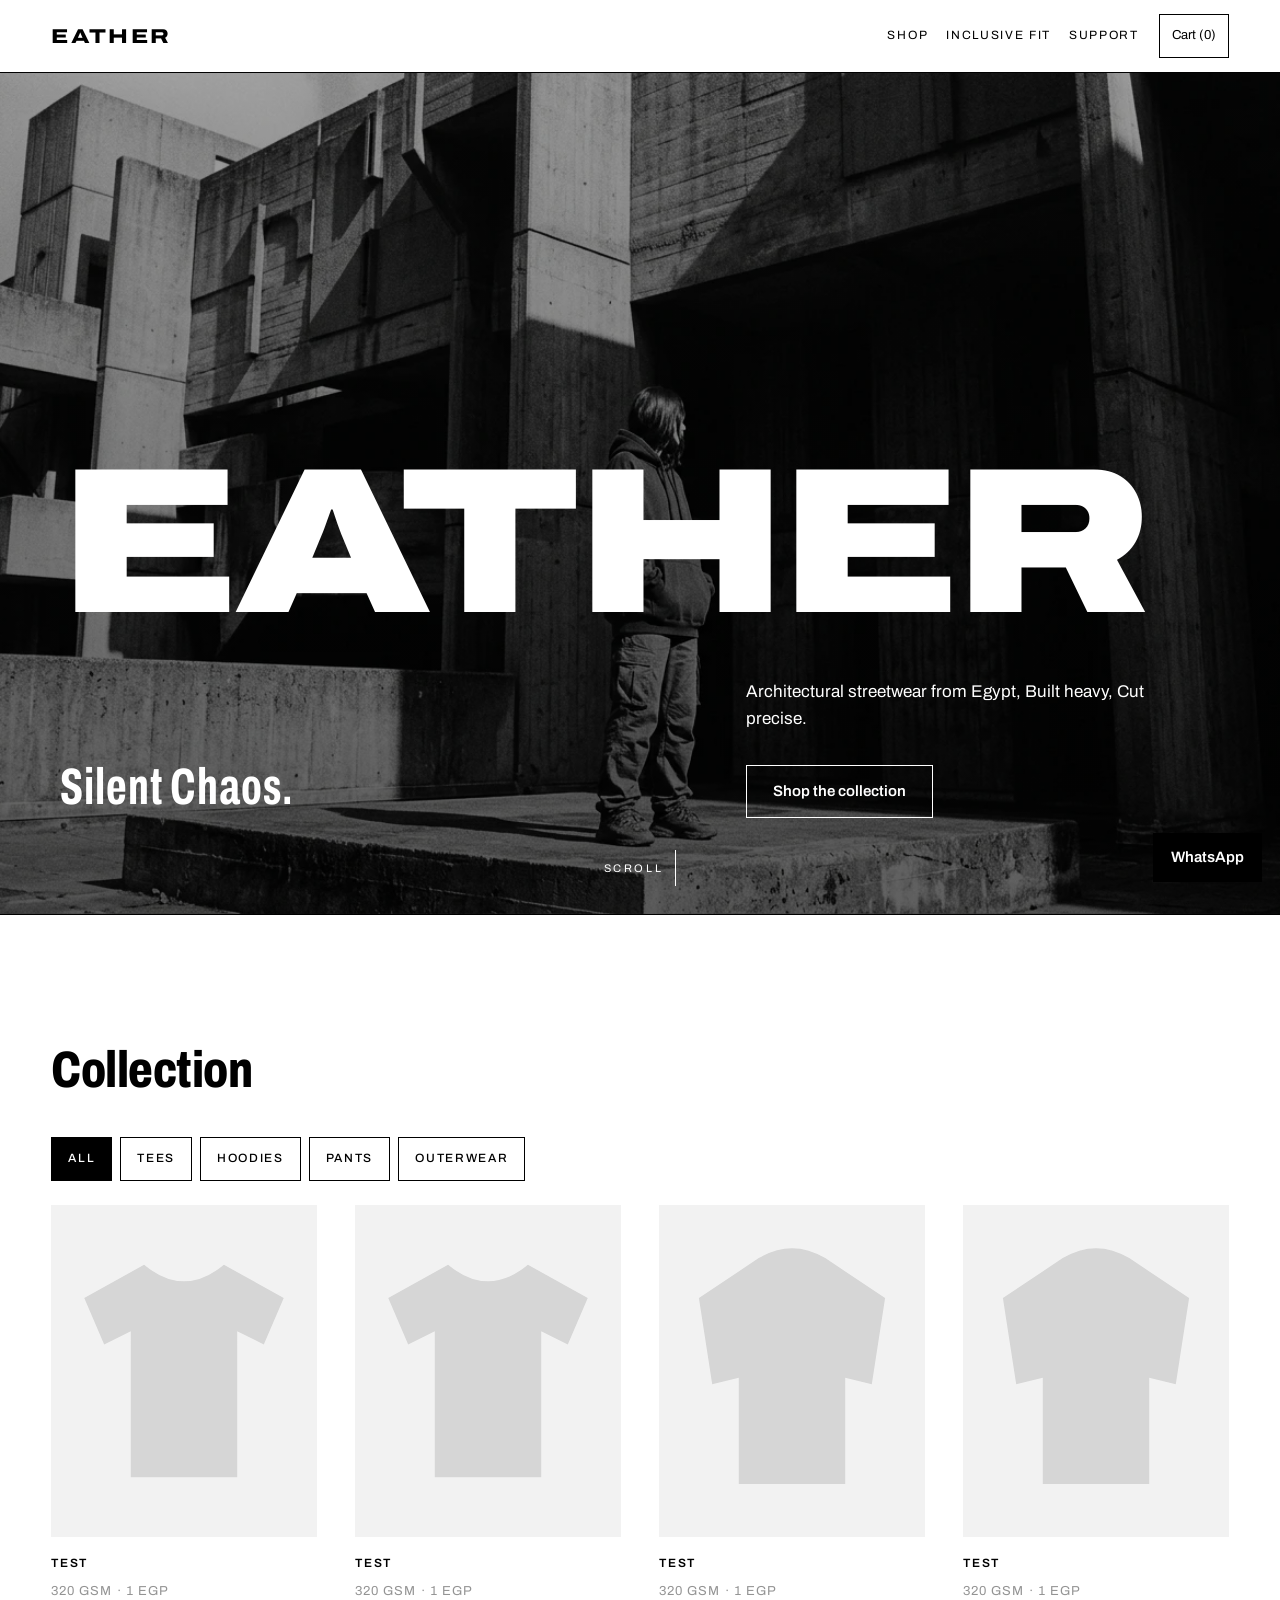
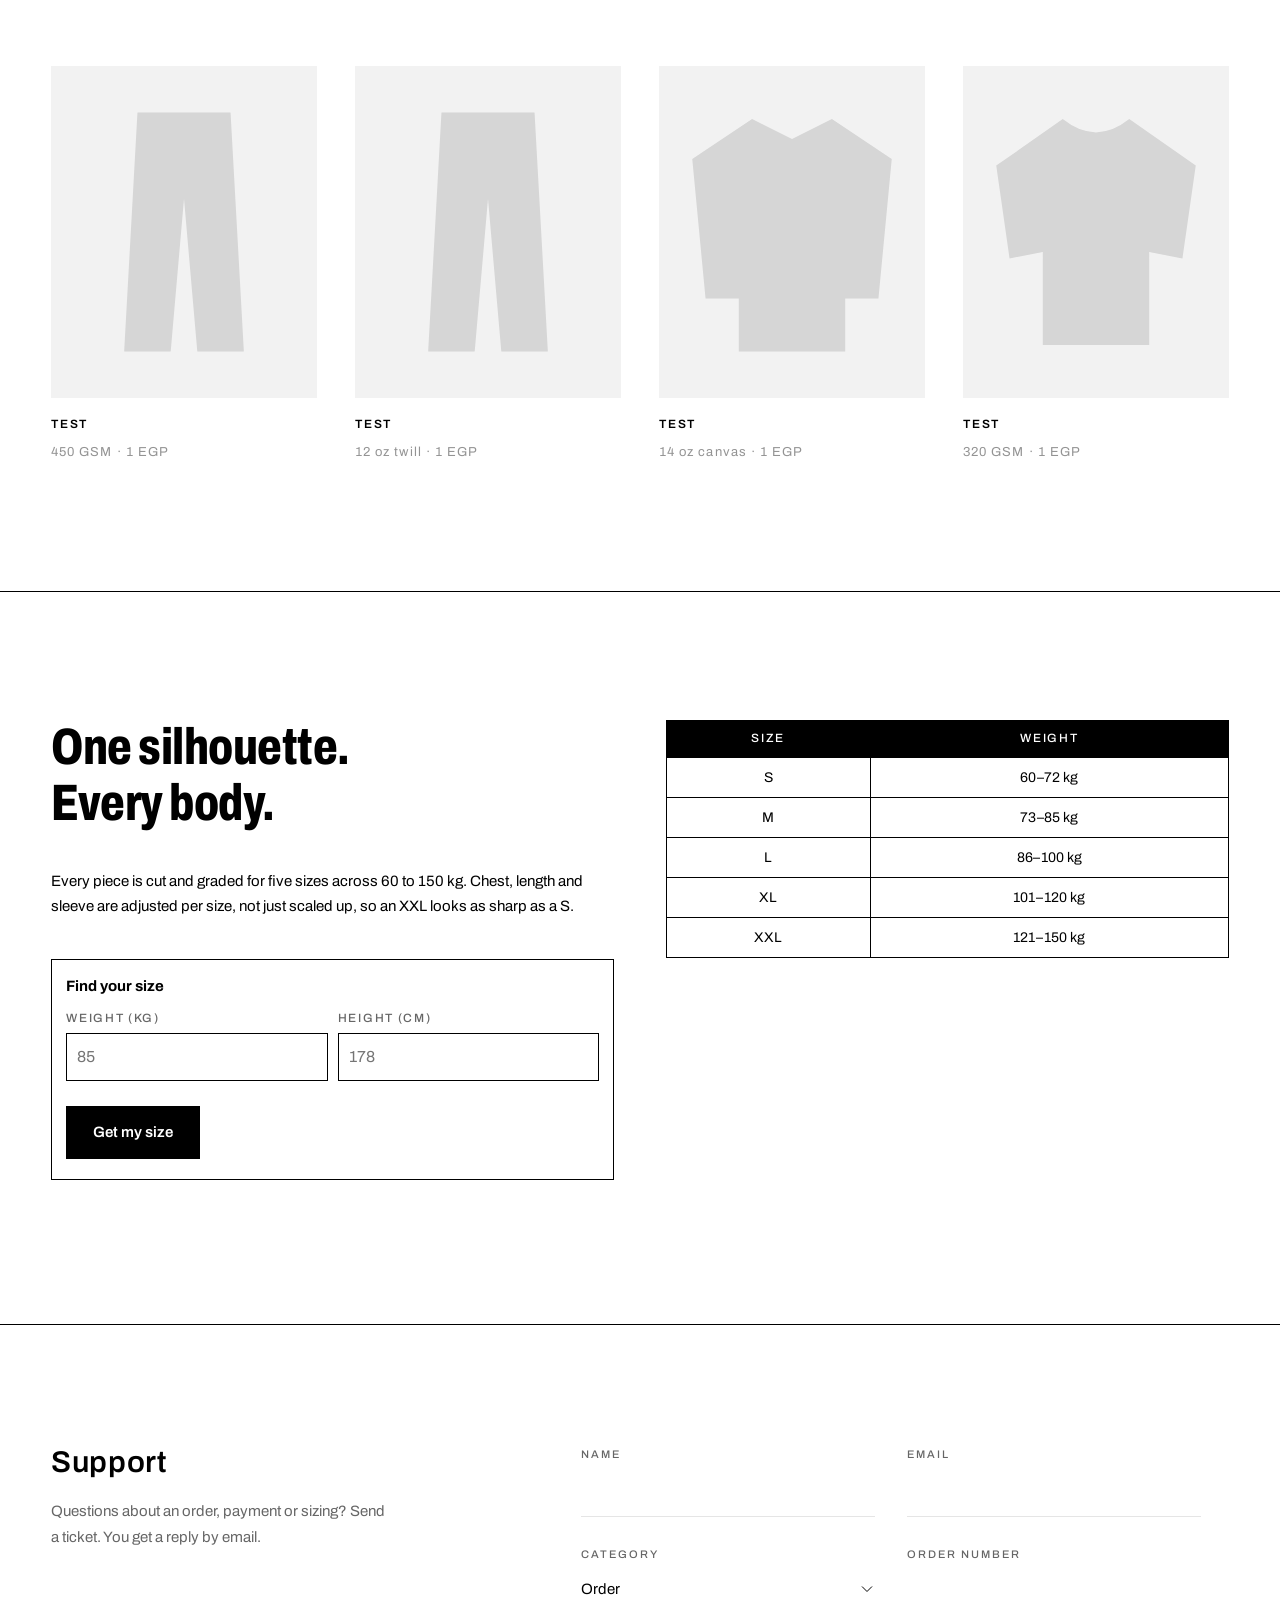
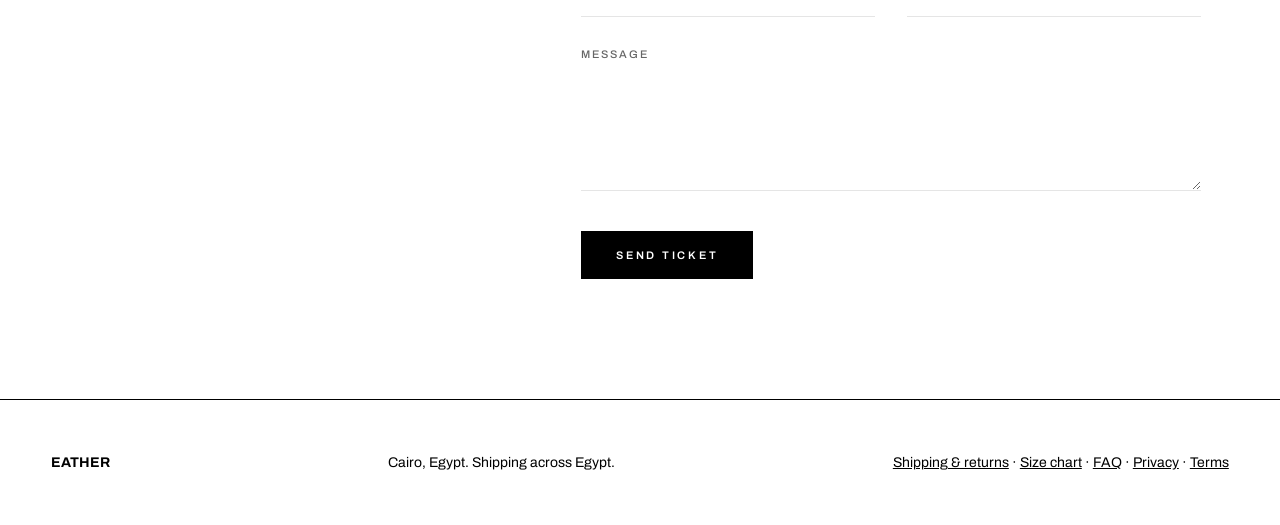
==== commit 998463a0: "Update hero background image path in CSS" ====
--- a/index.html
+++ b/index.html
@@ -20,7 +20,7 @@
 .hero h1{font-stretch:125%;font-weight:900;font-size:clamp(32px,calc((100vw - 120px)/5.6),280px);line-height:1;padding-top:.08em;letter-spacing:-.02em;white-space:nowrap}
 .hero .row{display:grid;grid-template-columns:1fr 1fr;gap:4vw;margin-top:4vw;align-items:end}
 .hero p{max-width:46ch;font-size:17px}
-.hero{background:linear-gradient(rgba(0,0,0,.35),rgba(0,0,0,.6)),url(-/asset/01a20f89-09e9-7ac2-a239-4afc06d8faf9/bbda056fabf97004a2c250d1431cedbe) center/cover no-repeat;color:#fff}
+.hero{background:linear-gradient(rgba(0,0,0,.35),rgba(0,0,0,.6)),url(images/hero.jpg) center/cover no-repeat;color:#fff}
 .hero .sl{font-stretch:62%;font-weight:700;font-size:clamp(24px,4vw,56px);line-height:1}
 @media(max-width:700px){.hero{background-position:center,40% center}}.hero .btn{background:none;color:#fff;border-color:#fff}.hero .btn:hover{background:#fff;color:#000}.hero .cue{color:#fff}.hero .cue i{background:#fff;border-color:#fff}
 .btn{display:inline-block;background:var(--ink);color:var(--w);border:1px solid var(--ink);padding:13px 26px;text-decoration:none;font-weight:600}
--- a/mobile.css
+++ b/mobile.css
@@ -38,8 +38,8 @@
   }
   #floating-cart-btn:active{transform:scale(0.97)}
   #floating-cart-btn .badge{
-    background:var(--w);
-    color:var(--ink);
+    background:var(--ac);
+    color:var(--w);
     padding:2px 7px;
     font-size:12px;
     font-weight:800;
@@ -55,7 +55,7 @@
   section{padding:11vw 4vw}
   h2{font-size:34px}
   .grid{grid-template-columns:1fr 1fr}
-  .card{padding:8px}.card b{font-size:14px}.card span{font-size:12px}
+  .card b{font-size:11px}.card span{font-size:12px}
   .filters{flex-wrap:nowrap;overflow-x:auto;margin-right:-4vw;padding:0 4vw 6px 0}
   .filters button{white-space:nowrap;min-height:40px}
   #cart{width:100%;border-left:0;padding:18px 4vw calc(24px + env(safe-area-inset-bottom))}
--- a/motion.css
+++ b/motion.css
@@ -0,0 +1,18 @@
+*{scrollbar-width:none;-ms-overflow-style:none}*::-webkit-scrollbar{display:none;width:0;height:0}
+html{scroll-behavior:smooth;scroll-padding-top:var(--hh,0px);scrollbar-width:none;-ms-overflow-style:none}
+html::-webkit-scrollbar,body::-webkit-scrollbar{display:none;width:0;height:0}
+body{scrollbar-width:none}
+a,button,.btn,summary,input,select,textarea{transition:color .2s ease,background-color .2s ease,border-color .2s ease,opacity .2s ease,transform .2s ease}
+@media(prefers-reduced-motion:no-preference){
+body{animation:pgin .5s ease-out both}
+@keyframes pgin{from{opacity:0}to{opacity:1}}
+.js .rv{opacity:0;transform:translateY(22px);transition:opacity .55s ease-out var(--d,0s),transform .55s ease-out var(--d,0s)!important}
+.js .rv.in{opacity:1;transform:none}
+#cart.on{animation:sl .4s cubic-bezier(.2,.7,.2,1)}
+@keyframes sl{from{transform:translateX(100%)}to{transform:none}}
+.cue i{animation:cue 1.8s ease-in-out infinite}
+@keyframes cue{0%{transform:scaleY(0)}50%{transform:scaleY(1)}100%{transform:scaleY(1);opacity:0}}
+}
+@media(prefers-reduced-motion:reduce){html{scroll-behavior:auto}*{transition:none!important}}
+@media print{.rv,.js .rv{opacity:1!important;transform:none!important;transition:none!important}body{animation:none!important}}
+
